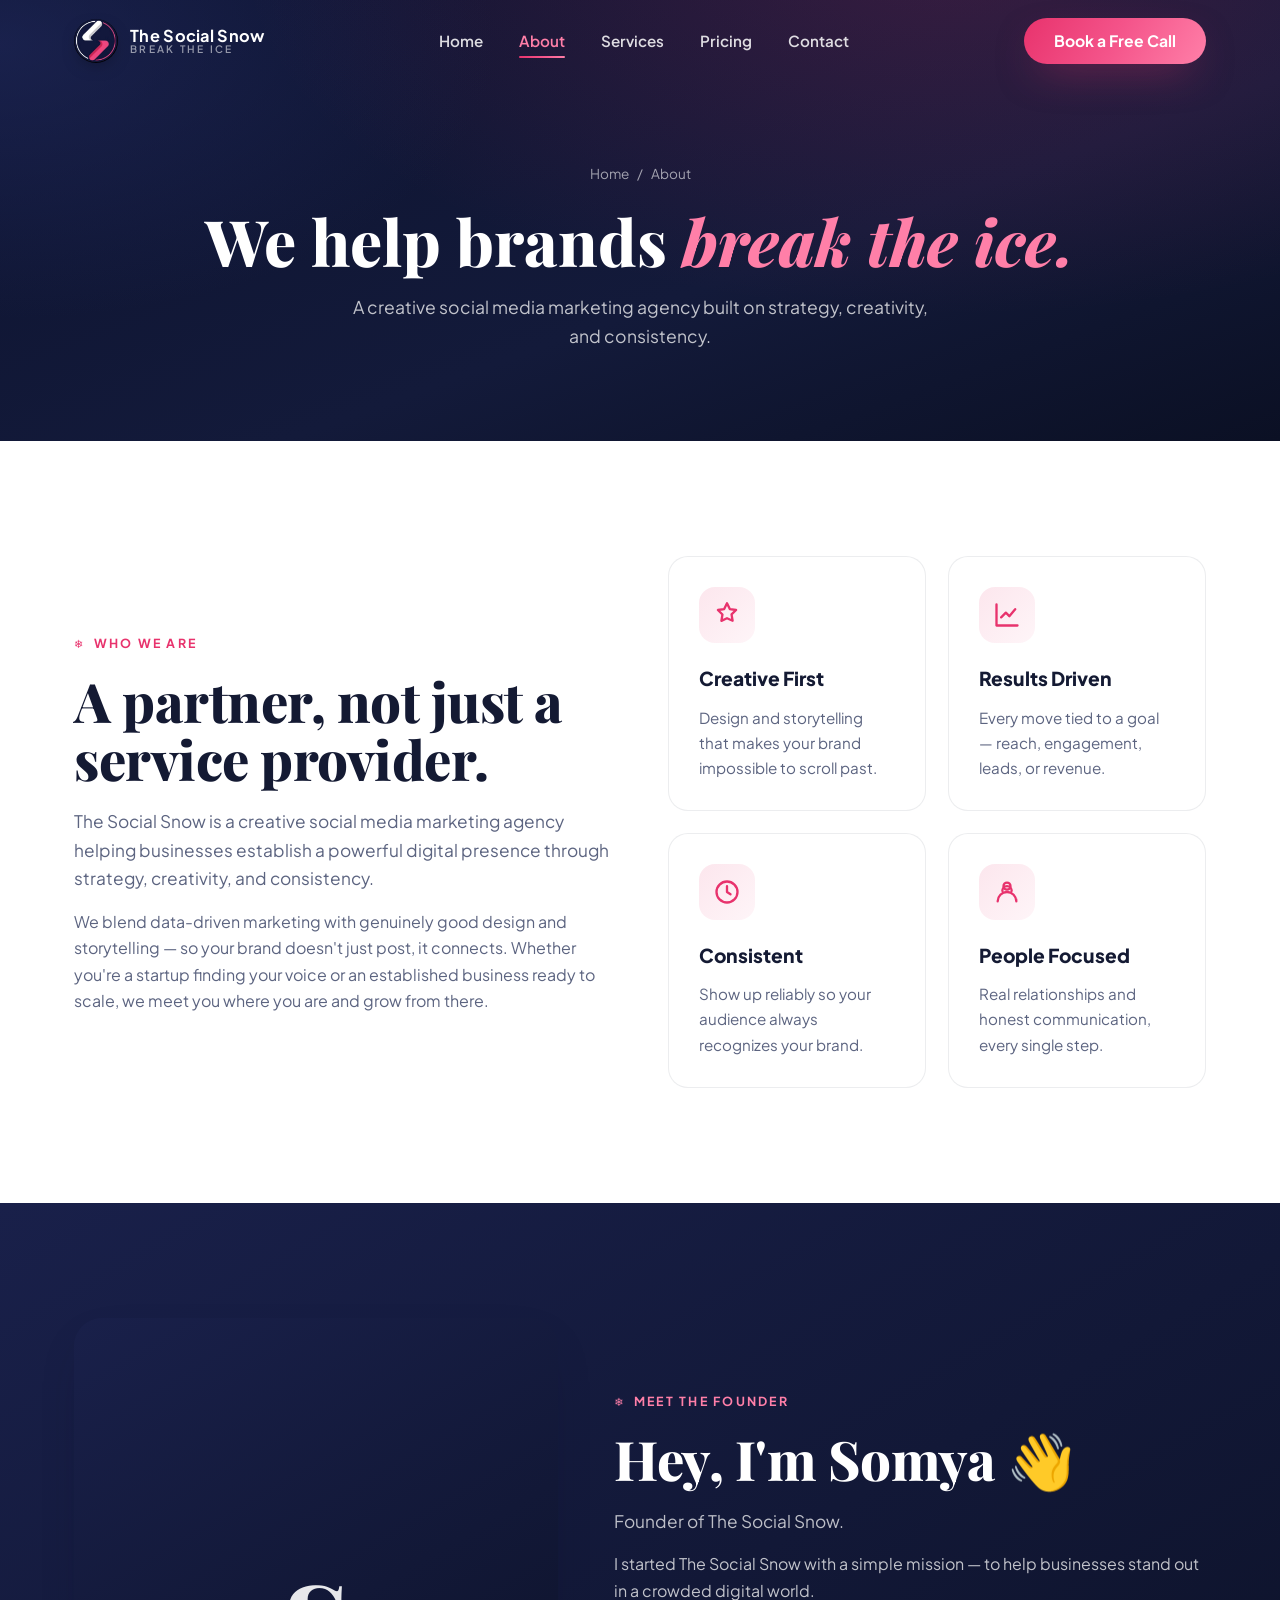
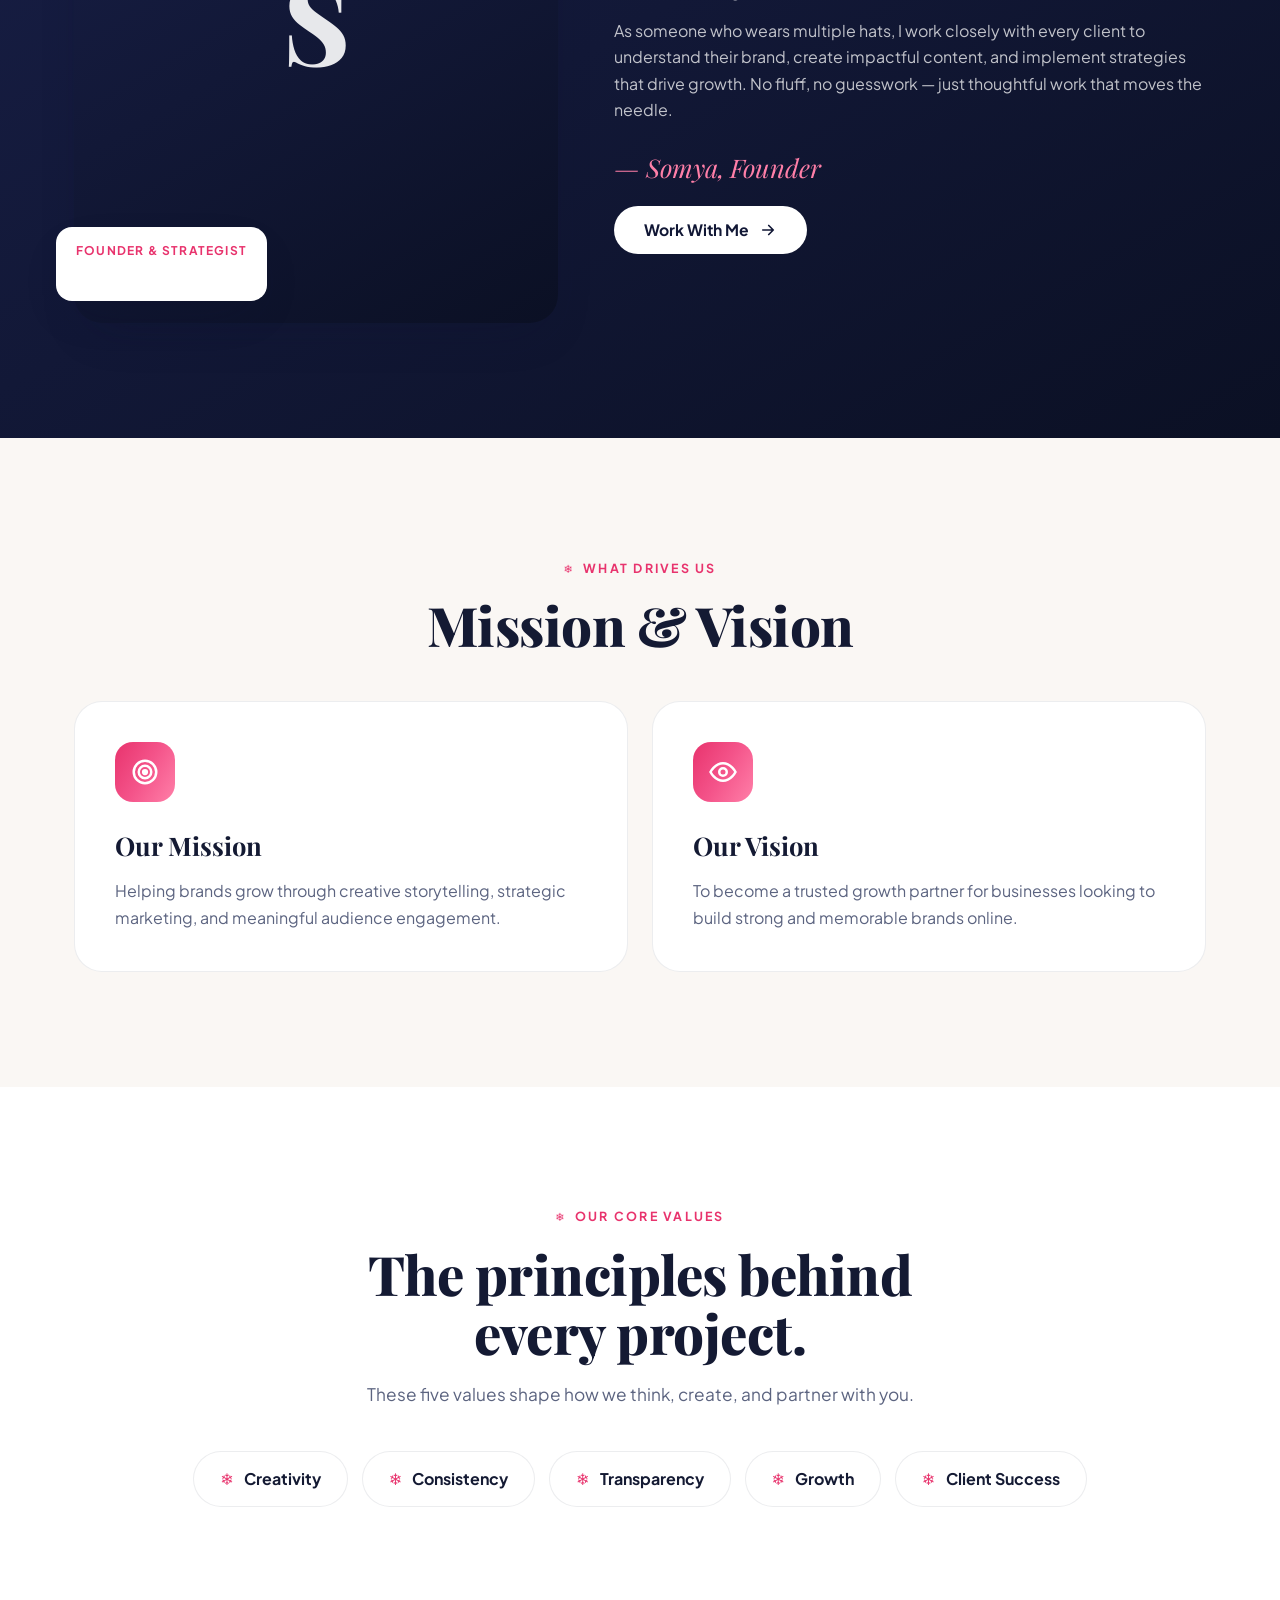
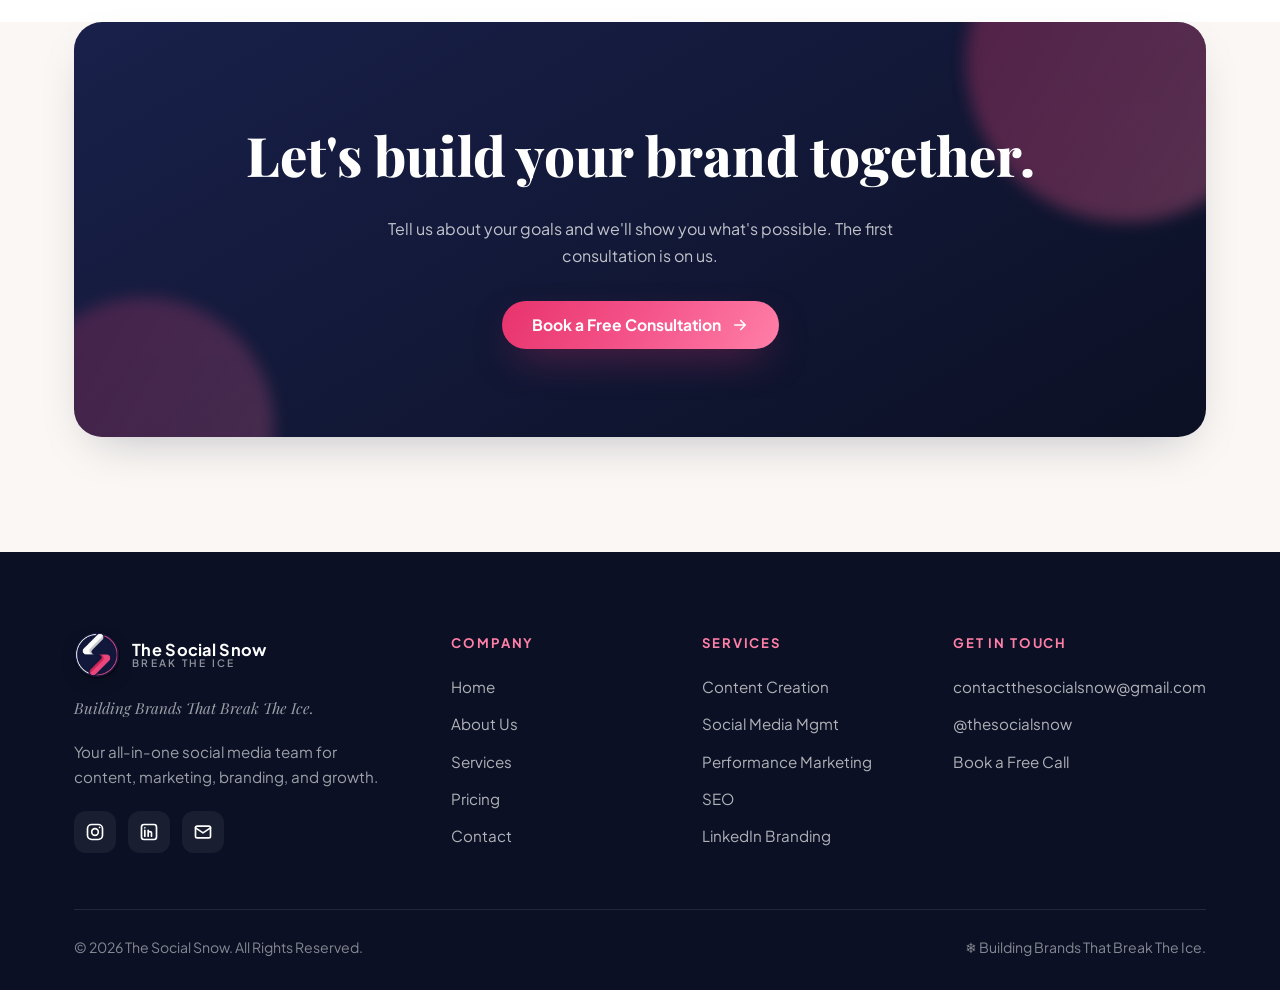
==== about.html @ f4bd72ce "Add initial HTML structure and CSS for The Social Snow website" ====
<!DOCTYPE html>
<html lang="en">
<head>
  <meta charset="UTF-8" />
  <meta name="viewport" content="width=device-width, initial-scale=1.0" />
  <title>About Us — The Social Snow</title>
  <meta name="description" content="The Social Snow is a creative social media marketing agency founded by Somya, helping businesses build a powerful digital presence through strategy, creativity, and consistency." />
  <link rel="icon" href="assets/images/logo.jpg" />
  <link rel="preconnect" href="https://fonts.googleapis.com" />
  <link rel="preconnect" href="https://fonts.gstatic.com" crossorigin />
  <link href="https://fonts.googleapis.com/css2?family=Playfair+Display:ital,wght@0,500;0,700;0,800;0,900;1,500;1,600&family=Plus+Jakarta+Sans:wght@400;500;600;700;800&display=swap" rel="stylesheet" />
  <link rel="stylesheet" href="assets/css/style.css" />
</head>
<body>
  <div class="scroll-progress"></div>

  <header class="nav">
    <div class="container nav__inner">
      <a href="index.html" class="brand">
        <img src="assets/images/logo.jpg" alt="The Social Snow logo" />
        <span class="brand__name"><b>The Social Snow</b><span>Break The Ice</span></span>
      </a>
      <nav class="nav-links" id="navLinks">
        <a href="index.html">Home</a>
        <a href="about.html" class="active">About</a>
        <a href="services.html">Services</a>
        <a href="plans.html">Pricing</a>
        <a href="contact.html">Contact</a>
        <a href="contact.html" class="btn btn-primary">Book a Call</a>
      </nav>
      <div class="nav__cta">
        <a href="contact.html" class="btn btn-primary">Book a Free Call</a>
        <button class="nav-toggle" id="navToggle" aria-label="Menu"><span></span></button>
      </div>
    </div>
  </header>

  <!-- ===== PAGE HERO ===== -->
  <section class="page-hero">
    <div class="container">
      <div class="crumbs reveal in"><a href="index.html">Home</a> <span>/</span> <span>About</span></div>
      <h1 class="reveal in" data-delay="1">We help brands <em style="font-style:italic;color:var(--pink-300)">break the ice.</em></h1>
      <p class="reveal in" data-delay="2">A creative social media marketing agency built on strategy, creativity, and consistency.</p>
    </div>
  </section>

  <!-- ===== WHO WE ARE ===== -->
  <section class="section bg-white">
    <div class="container split">
      <div class="reveal">
        <span class="eyebrow">Who We Are</span>
        <h2 class="section-title">A partner, not just a service provider.</h2>
        <p class="section-lead">
          The Social Snow is a creative social media marketing agency helping businesses establish
          a powerful digital presence through strategy, creativity, and consistency.
        </p>
        <p style="color:var(--muted);margin-top:16px">
          We blend data-driven marketing with genuinely good design and storytelling — so your brand
          doesn't just post, it connects. Whether you're a startup finding your voice or an established
          business ready to scale, we meet you where you are and grow from there.
        </p>
      </div>
      <div class="cards reveal" data-delay="1" style="grid-template-columns:1fr 1fr">
        <div class="card"><div class="card__icon"><svg viewBox="0 0 24 24" fill="none" stroke="currentColor" stroke-width="2"><path d="M12 2l2.4 4.9 5.4.8-3.9 3.8.9 5.4L12 14.8 7.2 17l.9-5.4L4.2 7.7l5.4-.8z" stroke-linejoin="round"/></svg></div><h3>Creative First</h3><p>Design and storytelling that makes your brand impossible to scroll past.</p></div>
        <div class="card"><div class="card__icon"><svg viewBox="0 0 24 24" fill="none" stroke="currentColor" stroke-width="2"><path d="M3 3v18h18M7 14l4-4 3 3 5-6" stroke-linecap="round" stroke-linejoin="round"/></svg></div><h3>Results Driven</h3><p>Every move tied to a goal — reach, engagement, leads, or revenue.</p></div>
        <div class="card"><div class="card__icon"><svg viewBox="0 0 24 24" fill="none" stroke="currentColor" stroke-width="2"><circle cx="12" cy="12" r="9"/><path d="M12 7v5l3 2" stroke-linecap="round" stroke-linejoin="round"/></svg></div><h3>Consistent</h3><p>Show up reliably so your audience always recognizes your brand.</p></div>
        <div class="card"><div class="card__icon"><svg viewBox="0 0 24 24" fill="none" stroke="currentColor" stroke-width="2"><path d="M16 11a4 4 0 1 0-8 0M4 20a8 8 0 0 1 16 0" stroke-linecap="round"/><circle cx="12" cy="7" r="3"/></svg></div><h3>People Focused</h3><p>Real relationships and honest communication, every single step.</p></div>
      </div>
    </div>
  </section>

  <!-- ===== MEET THE FOUNDER ===== -->
  <section class="section bg-navy">
    <div class="container founder">
      <div class="founder__photo reveal">
        <div class="deco"></div>
        <div class="frame"><span class="initials">S</span></div>
        <div class="tag"><span>Founder & Strategist</span>Somya</div>
      </div>
      <div class="reveal" data-delay="1">
        <span class="eyebrow">Meet The Founder</span>
        <h2 class="section-title">Hey, I'm Somya <span class="wave">👋</span></h2>
        <p class="section-lead">Founder of The Social Snow.</p>
        <p style="color:rgba(255,255,255,0.74);margin-top:16px">
          I started The Social Snow with a simple mission — to help businesses stand out in a crowded
          digital world.
        </p>
        <p style="color:rgba(255,255,255,0.74);margin-top:14px">
          As someone who wears multiple hats, I work closely with every client to understand their brand,
          create impactful content, and implement strategies that drive growth. No fluff, no guesswork —
          just thoughtful work that moves the needle.
        </p>
        <p class="signature" style="color:var(--pink-300)">— Somya, Founder</p>
        <a href="contact.html" class="btn btn-light" style="margin-top:18px">Work With Me
          <svg viewBox="0 0 24 24" fill="none" stroke="currentColor" stroke-width="2.2"><path d="M5 12h14M13 6l6 6-6 6" stroke-linecap="round" stroke-linejoin="round"/></svg>
        </a>
      </div>
    </div>
  </section>

  <!-- ===== MISSION / VISION ===== -->
  <section class="section bg-cream">
    <div class="container">
      <div class="text-center reveal" style="max-width:600px;margin-inline:auto">
        <span class="eyebrow">What Drives Us</span>
        <h2 class="section-title">Mission &amp; Vision</h2>
      </div>
      <div class="mv-grid reveal" data-delay="1" style="margin-top:46px">
        <div class="mv">
          <div class="mv__ic"><svg viewBox="0 0 24 24" fill="none" stroke="currentColor" stroke-width="2"><circle cx="12" cy="12" r="9"/><circle cx="12" cy="12" r="5"/><circle cx="12" cy="12" r="1.5" fill="currentColor"/></svg></div>
          <h3>Our Mission</h3>
          <p>Helping brands grow through creative storytelling, strategic marketing, and meaningful audience engagement.</p>
        </div>
        <div class="mv">
          <div class="mv__ic"><svg viewBox="0 0 24 24" fill="none" stroke="currentColor" stroke-width="2"><path d="M2 12s3.5-7 10-7 10 7 10 7-3.5 7-10 7S2 12 2 12z"/><circle cx="12" cy="12" r="3"/></svg></div>
          <h3>Our Vision</h3>
          <p>To become a trusted growth partner for businesses looking to build strong and memorable brands online.</p>
        </div>
      </div>
    </div>
  </section>

  <!-- ===== CORE VALUES ===== -->
  <section class="section bg-white">
    <div class="container text-center">
      <div class="reveal" style="max-width:600px;margin-inline:auto">
        <span class="eyebrow">Our Core Values</span>
        <h2 class="section-title">The principles behind every project.</h2>
        <p class="section-lead mx-auto text-center">These five values shape how we think, create, and partner with you.</p>
      </div>
      <div class="values-list reveal" data-delay="1" style="margin-top:42px">
        <span class="value-pill">Creativity</span>
        <span class="value-pill">Consistency</span>
        <span class="value-pill">Transparency</span>
        <span class="value-pill">Growth</span>
        <span class="value-pill">Client Success</span>
      </div>
    </div>
  </section>

  <!-- ===== CTA ===== -->
  <section class="section bg-cream" style="padding-top:0">
    <div class="container">
      <div class="cta-band reveal">
        <h2>Let's build your brand together.</h2>
        <p>Tell us about your goals and we'll show you what's possible. The first consultation is on us.</p>
        <a href="contact.html" class="btn btn-primary">Book a Free Consultation
          <svg viewBox="0 0 24 24" fill="none" stroke="currentColor" stroke-width="2.2"><path d="M5 12h14M13 6l6 6-6 6" stroke-linecap="round" stroke-linejoin="round"/></svg>
        </a>
      </div>
    </div>
  </section>

  <!-- ===== FOOTER ===== -->
  <footer class="footer">
    <div class="container">
      <div class="footer__grid">
        <div class="footer__about">
          <a href="index.html" class="brand">
            <img src="assets/images/logo.jpg" alt="The Social Snow logo" style="width:46px;height:46px;border-radius:50%" />
            <span class="brand__name"><b style="color:#fff">The Social Snow</b><span>Break The Ice</span></span>
          </a>
          <p class="footer__tag">Building Brands That Break The Ice.</p>
          <p>Your all-in-one social media team for content, marketing, branding, and growth.</p>
          <div class="socials">
            <a href="https://www.instagram.com/thesocialsnow" target="_blank" rel="noopener" aria-label="Instagram"><svg viewBox="0 0 24 24" fill="none" stroke="currentColor" stroke-width="2"><rect x="3" y="3" width="18" height="18" rx="5"/><circle cx="12" cy="12" r="4"/><circle cx="17.5" cy="6.5" r="1" fill="currentColor" stroke="none"/></svg></a>
            <a href="#" aria-label="LinkedIn"><svg viewBox="0 0 24 24" fill="none" stroke="currentColor" stroke-width="2"><rect x="3" y="3" width="18" height="18" rx="3"/><path d="M7 10v7M7 7v.01M11 17v-7M11 13c0-2 4-2 4 0v4" stroke-linecap="round" stroke-linejoin="round"/></svg></a>
            <a href="mailto:contactthesocialsnow@gmail.com" aria-label="Email"><svg viewBox="0 0 24 24" fill="none" stroke="currentColor" stroke-width="2"><rect x="3" y="5" width="18" height="14" rx="2"/><path d="M3 7l9 6 9-6" stroke-linecap="round" stroke-linejoin="round"/></svg></a>
          </div>
        </div>
        <div>
          <h4>Company</h4>
          <ul>
            <li><a href="index.html">Home</a></li>
            <li><a href="about.html">About Us</a></li>
            <li><a href="services.html">Services</a></li>
            <li><a href="plans.html">Pricing</a></li>
            <li><a href="contact.html">Contact</a></li>
          </ul>
        </div>
        <div>
          <h4>Services</h4>
          <ul>
            <li><a href="services.html">Content Creation</a></li>
            <li><a href="services.html">Social Media Mgmt</a></li>
            <li><a href="services.html">Performance Marketing</a></li>
            <li><a href="services.html">SEO</a></li>
            <li><a href="services.html">LinkedIn Branding</a></li>
          </ul>
        </div>
        <div>
          <h4>Get In Touch</h4>
          <ul>
            <li><a href="mailto:contactthesocialsnow@gmail.com">contactthesocialsnow@gmail.com</a></li>
            <li><a href="https://www.instagram.com/thesocialsnow" target="_blank" rel="noopener">@thesocialsnow</a></li>
            <li><a href="contact.html">Book a Free Call</a></li>
          </ul>
        </div>
      </div>
      <div class="footer__bottom">
        <span>© <span data-year>2026</span> The Social Snow. All Rights Reserved.</span>
        <span>❄️ Building Brands That Break The Ice.</span>
      </div>
    </div>
  </footer>

  <button class="to-top" aria-label="Back to top">
    <svg viewBox="0 0 24 24" width="20" height="20" fill="none" stroke="currentColor" stroke-width="2.4"><path d="M12 19V5M6 11l6-6 6 6" stroke-linecap="round" stroke-linejoin="round"/></svg>
  </button>

  <script src="assets/js/script.js"></script>
</body>
</html>
---- assets/css/style.css ----
/* ============================================================
   THE SOCIAL SNOW — Design System
   Building Brands That Break The Ice.
   ============================================================ */

/* ---------- Tokens ---------- */
:root {
  --navy-900: #0b1024;
  --navy-800: #111735;
  --navy-700: #19204a;
  --navy-600: #232c63;
  --pink-600: #d61f63;
  --pink-500: #e8336d;
  --pink-400: #f4548a;
  --pink-300: #ff7fa8;
  --cream: #faf7f4;
  --white: #ffffff;
  --ink: #141a33;
  --muted: #5c6480;
  --muted-light: #8a90a6;
  --line: rgba(20, 26, 51, 0.08);

  --grad-brand: linear-gradient(120deg, #e8336d 0%, #f4548a 50%, #ff7fa8 100%);
  --grad-navy: linear-gradient(150deg, #19204a 0%, #0b1024 100%);
  --grad-hero: radial-gradient(1200px 600px at 75% -10%, rgba(232, 51, 109, 0.18), transparent 60%),
               radial-gradient(900px 500px at 0% 10%, rgba(35, 44, 99, 0.55), transparent 55%),
               linear-gradient(160deg, #0d1330 0%, #131a3a 60%, #0b1024 100%);

  --font-display: "Playfair Display", Georgia, serif;
  --font-body: "Plus Jakarta Sans", "Segoe UI", system-ui, sans-serif;

  --radius-sm: 12px;
  --radius: 20px;
  --radius-lg: 28px;
  --radius-pill: 999px;
  --shadow-sm: 0 4px 16px rgba(15, 19, 48, 0.06);
  --shadow: 0 18px 50px -20px rgba(15, 19, 48, 0.28);
  --shadow-pink: 0 16px 40px -14px rgba(232, 51, 109, 0.5);
  --container: 1180px;
  --ease: cubic-bezier(0.22, 1, 0.36, 1);
}

/* ---------- Reset ---------- */
*, *::before, *::after { box-sizing: border-box; }
* { margin: 0; padding: 0; }
html { scroll-behavior: smooth; -webkit-text-size-adjust: 100%; }
body {
  font-family: var(--font-body);
  color: var(--ink);
  background: var(--cream);
  line-height: 1.65;
  font-size: 16px;
  overflow-x: hidden;
  -webkit-font-smoothing: antialiased;
}
img { max-width: 100%; display: block; }
a { color: inherit; text-decoration: none; }
ul { list-style: none; }
button { font-family: inherit; cursor: pointer; border: none; background: none; }
input, textarea, select { font-family: inherit; font-size: 1rem; }
::selection { background: var(--pink-400); color: #fff; }

/* ---------- Layout helpers ---------- */
.container { width: 100%; max-width: var(--container); margin-inline: auto; padding-inline: 24px; }
.section { padding: clamp(64px, 9vw, 130px) 0; position: relative; }
.section--tight { padding: clamp(48px, 6vw, 80px) 0; }
.bg-navy { background: var(--grad-navy); color: var(--white); }
.bg-cream { background: var(--cream); }
.bg-white { background: var(--white); }

.eyebrow {
  display: inline-flex; align-items: center; gap: 8px;
  font-size: 0.78rem; font-weight: 700; letter-spacing: 0.18em;
  text-transform: uppercase; color: var(--pink-500);
  margin-bottom: 18px;
}
.eyebrow::before { content: "\2744"; font-size: 0.9em; }
.bg-navy .eyebrow { color: var(--pink-300); }

.section-title {
  font-family: var(--font-display);
  font-weight: 800;
  line-height: 1.08;
  letter-spacing: -0.5px;
  font-size: clamp(2rem, 4.5vw, 3.4rem);
}
.section-lead {
  color: var(--muted);
  max-width: 620px;
  margin-top: 18px;
  font-size: 1.08rem;
}
.bg-navy .section-lead { color: rgba(255, 255, 255, 0.72); }
.text-center { text-align: center; }
.mx-auto { margin-inline: auto; }
.title-italic { font-style: italic; font-weight: 500; }
.text-pink { color: var(--pink-500); }
.bg-navy .text-pink { color: var(--pink-300); }
.text-grad {
  background: var(--grad-brand);
  -webkit-background-clip: text; background-clip: text; color: transparent;
}

/* ---------- Buttons ---------- */
.btn {
  display: inline-flex; align-items: center; justify-content: center; gap: 10px;
  font-weight: 700; font-size: 0.98rem;
  padding: 15px 30px; border-radius: var(--radius-pill);
  transition: transform .35s var(--ease), box-shadow .35s var(--ease), background .3s, color .3s;
  white-space: nowrap; line-height: 1;
}
.btn svg { width: 18px; height: 18px; transition: transform .35s var(--ease); }
.btn:hover svg { transform: translateX(4px); }
.btn-primary { background: var(--grad-brand); color: #fff; box-shadow: var(--shadow-pink); }
.btn-primary:hover { transform: translateY(-3px); box-shadow: 0 22px 48px -14px rgba(232, 51, 109, 0.62); }
.btn-dark { background: var(--navy-800); color: #fff; }
.btn-dark:hover { transform: translateY(-3px); box-shadow: var(--shadow); }
.btn-ghost {
  background: transparent; color: var(--ink);
  border: 1.5px solid rgba(20, 26, 51, 0.16);
}
.btn-ghost:hover { border-color: var(--pink-500); color: var(--pink-500); transform: translateY(-3px); }
.bg-navy .btn-ghost { color: #fff; border-color: rgba(255,255,255,0.22); }
.bg-navy .btn-ghost:hover { border-color: var(--pink-300); color: var(--pink-300); }
.btn-light { background: #fff; color: var(--navy-800); }
.btn-light:hover { transform: translateY(-3px); box-shadow: 0 18px 40px -16px rgba(0,0,0,0.4); }
.btn-block { width: 100%; }

/* ---------- Navbar ---------- */
.nav {
  position: fixed; inset: 0 0 auto 0; z-index: 100;
  transition: background .4s, box-shadow .4s, padding .4s;
  padding: 18px 0;
}
.nav.scrolled {
  background: rgba(250, 247, 244, 0.82);
  backdrop-filter: saturate(160%) blur(14px);
  -webkit-backdrop-filter: saturate(160%) blur(14px);
  box-shadow: 0 1px 0 var(--line);
  padding: 12px 0;
}
.nav__inner { display: flex; align-items: center; justify-content: space-between; gap: 24px; }
.brand { display: flex; align-items: center; gap: 12px; font-weight: 800; }
.brand img { width: 44px; height: 44px; border-radius: 50%; box-shadow: 0 6px 18px -8px rgba(0,0,0,.5); }
.brand__name { display: flex; flex-direction: column; line-height: 1.05; }
.brand__name b { font-size: 1.02rem; letter-spacing: 0.3px; color: #fff; transition: color .4s; }
.brand__name span { font-size: 0.64rem; letter-spacing: 0.22em; text-transform: uppercase; color: rgba(255,255,255,0.55); font-weight: 600; transition: color .4s; }
.nav.scrolled .brand__name b { color: var(--ink); }
.nav.scrolled .brand__name span { color: var(--muted-light); }
.nav-links { display: flex; align-items: center; gap: 4px; }
.nav-links a {
  position: relative; padding: 9px 16px; font-weight: 600; font-size: 0.95rem;
  color: rgba(255,255,255,0.85); border-radius: var(--radius-pill); transition: color .25s;
}
.nav.scrolled .nav-links a { color: var(--ink); }
/* the in-menu CTA button is mobile-only; hide on desktop */
.nav-links > .btn { display: none; }
.nav-links a::after {
  content: ""; position: absolute; left: 16px; right: 16px; bottom: 4px; height: 2px;
  background: var(--grad-brand); border-radius: 2px;
  transform: scaleX(0); transform-origin: left; transition: transform .3s var(--ease);
}
.nav-links a:hover { color: var(--pink-300); }
.nav-links a:hover::after, .nav-links a.active::after { transform: scaleX(1); }
.nav-links a.active { color: var(--pink-300); }
.nav.scrolled .nav-links a:hover, .nav.scrolled .nav-links a.active { color: var(--pink-500); }
.nav__cta { display: flex; align-items: center; gap: 10px; }
.nav-toggle { display: none; position: relative; z-index: 120; width: 44px; height: 44px; border-radius: 12px; align-items: center; justify-content: center; }
.nav-toggle span { width: 22px; height: 2px; background: #fff; position: relative; transition: .3s; }
.nav-toggle span::before, .nav-toggle span::after { content: ""; position: absolute; left: 0; width: 22px; height: 2px; background: #fff; transition: .3s; }
.nav-toggle span::before { top: -7px; } .nav-toggle span::after { top: 7px; }
/* scrolled state: dark bars over the cream navbar */
.nav.scrolled .nav-toggle span,
.nav.scrolled .nav-toggle span::before,
.nav.scrolled .nav-toggle span::after { background: var(--ink); }
/* open state (✕): hide middle bar, dark diagonal bars on the cream drawer.
   Listed after — and made specific enough — to win over the scrolled rules. */
.nav .nav-toggle.open span,
.nav.scrolled .nav-toggle.open span { background: transparent; }
.nav .nav-toggle.open span::before,
.nav .nav-toggle.open span::after,
.nav.scrolled .nav-toggle.open span::before,
.nav.scrolled .nav-toggle.open span::after { background: var(--ink); }
.nav-toggle.open span::before { top: 0; transform: rotate(45deg); }
.nav-toggle.open span::after { top: 0; transform: rotate(-45deg); }

/* ---------- Hero ---------- */
.hero {
  position: relative; min-height: 100svh; display: flex;
  flex-direction: column; justify-content: center;
  background: var(--grad-hero); color: #fff; overflow: hidden;
  padding: 150px 0 70px;
}
.hero > .container { width: 100%; }
.hero__grid { display: grid; grid-template-columns: 1.15fr 0.85fr; gap: 50px; align-items: center; }
.hero__badge {
  display: inline-flex; align-items: center; gap: 10px;
  padding: 8px 16px 8px 8px; border-radius: var(--radius-pill);
  background: rgba(255,255,255,0.06); border: 1px solid rgba(255,255,255,0.12);
  font-size: 0.82rem; font-weight: 600; letter-spacing: 0.02em; margin-bottom: 26px;
}
.hero__badge b { background: var(--grad-brand); padding: 4px 12px; border-radius: var(--radius-pill); font-weight: 700; }
.hero h1 {
  font-family: var(--font-display); font-weight: 800;
  font-size: clamp(2.7rem, 6vw, 4.6rem); line-height: 1.02; letter-spacing: -1px;
}
.hero h1 em { font-style: italic; color: var(--pink-300); font-weight: 600; }
.hero__sub { margin-top: 24px; font-size: 1.15rem; color: rgba(255,255,255,0.76); max-width: 540px; }
.hero__cta { display: flex; flex-wrap: wrap; gap: 14px; margin-top: 36px; }
.hero__stats { display: flex; gap: 36px; margin-top: 48px; flex-wrap: wrap; }
.hero__stats .num { font-family: var(--font-display); font-size: 2.1rem; font-weight: 800; }
.hero__stats .lbl { font-size: 0.82rem; color: rgba(255,255,255,0.6); letter-spacing: 0.04em; }

.hero__visual { position: relative; aspect-ratio: 1; display: grid; place-items: center; }
.orb {
  position: absolute; width: 78%; aspect-ratio: 1; border-radius: 50%;
  background: var(--grad-brand); filter: blur(8px); opacity: 0.32;
  animation: float 7s ease-in-out infinite;
}
.hero-logo {
  width: 60%; border-radius: 50%; position: relative; z-index: 2;
  box-shadow: 0 40px 90px -30px rgba(232,51,109,0.7), 0 0 0 1px rgba(255,255,255,0.06);
  animation: float 6s ease-in-out infinite;
}
.float-card {
  position: absolute; z-index: 3; background: rgba(255,255,255,0.95); color: var(--ink);
  padding: 12px 16px; border-radius: 14px; box-shadow: var(--shadow);
  display: flex; align-items: center; gap: 10px; font-weight: 700; font-size: 0.86rem;
  backdrop-filter: blur(6px);
}
.float-card i { width: 34px; height: 34px; border-radius: 10px; display: grid; place-items: center; background: var(--grad-brand); color: #fff; font-style: normal; }
.float-card.fc-1 { top: 8%; left: -4%; animation: float 5s ease-in-out infinite; }
.float-card.fc-2 { bottom: 14%; right: -6%; animation: float 6.5s ease-in-out infinite 0.5s; }
.float-card.fc-3 { bottom: 0%; left: 6%; animation: float 5.8s ease-in-out infinite 0.3s; }

@keyframes float { 0%,100% { transform: translateY(0); } 50% { transform: translateY(-16px); } }

.hero__marquee { margin-top: 70px; border-top: 1px solid rgba(255,255,255,0.1); padding-top: 28px; }

/* ---------- Marquee ---------- */
.marquee { overflow: hidden; -webkit-mask: linear-gradient(90deg, transparent, #000 8%, #000 92%, transparent); mask: linear-gradient(90deg, transparent, #000 8%, #000 92%, transparent); }
.marquee__track { display: flex; gap: 56px; width: max-content; animation: scroll-x 26s linear infinite; }
.marquee:hover .marquee__track { animation-play-state: paused; }
.marquee__track span { font-family: var(--font-display); font-style: italic; font-size: 1.35rem; opacity: 0.55; white-space: nowrap; display: inline-flex; align-items: center; gap: 56px; }
.marquee__track span::after { content: "\2744"; font-style: normal; color: var(--pink-300); }
@keyframes scroll-x { to { transform: translateX(-50%); } }

/* ---------- About preview ---------- */
.founder { display: grid; grid-template-columns: 0.9fr 1.1fr; gap: 56px; align-items: center; }
.founder__photo { position: relative; }
.founder__photo .frame {
  aspect-ratio: 4/5; border-radius: var(--radius-lg); overflow: hidden; position: relative;
  background: var(--grad-navy); box-shadow: var(--shadow);
  display: grid; place-items: center;
}
.founder__photo .frame .initials { font-family: var(--font-display); font-size: 7rem; color: #fff; font-weight: 800; opacity: 0.9; }
.founder__photo .tag {
  position: absolute; bottom: 22px; left: -18px; background: #fff; padding: 14px 20px;
  border-radius: 16px; box-shadow: var(--shadow); font-weight: 700;
}
.founder__photo .tag span { display: block; font-size: 0.75rem; color: var(--pink-500); font-weight: 700; letter-spacing: 0.1em; text-transform: uppercase; }
.founder__photo .deco { position: absolute; inset: -18px auto auto -18px; width: 90px; height: 90px; border-radius: 20px; background: var(--grad-brand); z-index: -1; opacity: .8; }
.wave { display: inline-block; animation: wave 2.4s ease-in-out infinite; transform-origin: 70% 70%; }
@keyframes wave { 0%,60%,100%{transform:rotate(0)} 10%{transform:rotate(14deg)} 20%{transform:rotate(-8deg)} 30%{transform:rotate(14deg)} 40%{transform:rotate(-4deg)} 50%{transform:rotate(10deg)} }
.signature { font-family: var(--font-display); font-style: italic; font-size: 1.6rem; margin-top: 22px; color: var(--pink-500); }

/* ---------- Services grid ---------- */
.cards { display: grid; grid-template-columns: repeat(auto-fit, minmax(270px, 1fr)); gap: 22px; }
.card {
  background: #fff; border: 1px solid var(--line); border-radius: var(--radius);
  padding: 30px; transition: transform .4s var(--ease), box-shadow .4s var(--ease), border-color .3s;
  position: relative; overflow: hidden;
}
.card::before { content: ""; position: absolute; inset: 0 0 auto 0; height: 3px; background: var(--grad-brand); transform: scaleX(0); transform-origin: left; transition: transform .4s var(--ease); }
.card:hover { transform: translateY(-8px); box-shadow: var(--shadow); border-color: transparent; }
.card:hover::before { transform: scaleX(1); }
.card__icon {
  width: 56px; height: 56px; border-radius: 16px; display: grid; place-items: center;
  background: linear-gradient(135deg, rgba(232,51,109,0.12), rgba(244,84,138,0.06));
  color: var(--pink-500); margin-bottom: 20px; transition: .4s var(--ease);
}
.card:hover .card__icon { background: var(--grad-brand); color: #fff; transform: rotate(-6deg) scale(1.05); }
.card__icon svg { width: 28px; height: 28px; }
.card h3 { font-size: 1.2rem; font-weight: 800; margin-bottom: 10px; }
.card p { color: var(--muted); font-size: 0.95rem; }
.card__list { margin-top: 16px; display: flex; flex-direction: column; gap: 8px; }
.card__list li { display: flex; gap: 10px; font-size: 0.9rem; color: var(--muted); align-items: flex-start; }
.card__list li::before { content: ""; flex: none; width: 8px; height: 8px; margin-top: 7px; border-radius: 50%; background: var(--grad-brand); }
.card__link { margin-top: 18px; display: inline-flex; align-items: center; gap: 8px; font-weight: 700; font-size: 0.9rem; color: var(--pink-500); }
.card__link svg { width: 16px; height: 16px; transition: transform .3s var(--ease); }
.card:hover .card__link svg { transform: translateX(4px); }

/* Services chips (overview) */
.chips { display: flex; flex-wrap: wrap; gap: 14px; }
.chip {
  display: inline-flex; align-items: center; gap: 12px;
  background: var(--navy-800); color: #fff; padding: 14px 22px 14px 14px;
  border-radius: var(--radius-pill); font-weight: 600; font-size: 0.98rem;
  transition: transform .35s var(--ease), background .3s; cursor: default;
}
.chip i { width: 34px; height: 34px; border-radius: 50%; background: #fff; color: var(--navy-800); display: grid; place-items: center; font-style: normal; }
.chip i svg { width: 18px; height: 18px; }
.chip:hover { transform: translateY(-4px) scale(1.02); background: var(--pink-500); }

/* ---------- Why choose / feature cards ---------- */
.feature {
  padding: 30px; border-radius: var(--radius); background: rgba(255,255,255,0.04);
  border: 1px solid rgba(255,255,255,0.08); transition: .4s var(--ease);
}
.feature:hover { background: rgba(255,255,255,0.07); transform: translateY(-6px); }
.feature .spark { font-size: 1.6rem; display: block; margin-bottom: 16px; }
.feature h3 { font-size: 1.2rem; margin-bottom: 8px; }
.feature p { color: rgba(255,255,255,0.66); font-size: 0.95rem; }
.feature .idx { font-family: var(--font-display); font-size: 0.9rem; color: var(--pink-300); font-weight: 700; letter-spacing: .1em; }

/* ---------- Stats band ---------- */
.statband { display: grid; grid-template-columns: repeat(4, 1fr); gap: 24px; text-align: center; }
.statband .num { font-family: var(--font-display); font-size: clamp(2.2rem, 5vw, 3.4rem); font-weight: 800; }
.statband .lbl { color: var(--muted); font-weight: 600; font-size: 0.92rem; }
.bg-navy .statband .lbl { color: rgba(255,255,255,0.65); }

/* ---------- Testimonials ---------- */
.testi-grid { display: grid; grid-template-columns: repeat(auto-fit, minmax(300px, 1fr)); gap: 22px; }
.testi {
  background: #fff; border-radius: var(--radius); padding: 32px; border: 1px solid var(--line);
  display: flex; flex-direction: column; gap: 18px; transition: .4s var(--ease);
}
.testi:hover { transform: translateY(-6px); box-shadow: var(--shadow); }
.testi .stars { color: #ffb73d; letter-spacing: 2px; }
.testi p { font-size: 1.02rem; color: var(--ink); }
.testi .who { display: flex; align-items: center; gap: 12px; margin-top: auto; }
.testi .av { width: 46px; height: 46px; border-radius: 50%; background: var(--grad-brand); color: #fff; display: grid; place-items: center; font-weight: 800; }
.testi .who b { display: block; font-size: 0.95rem; }
.testi .who span { font-size: 0.82rem; color: var(--muted); }
.quote-mark { font-family: var(--font-display); font-size: 3rem; line-height: 0.6; color: var(--pink-400); }

/* ---------- Pricing ---------- */
.price-grid { display: grid; grid-template-columns: repeat(3, 1fr); gap: 24px; align-items: stretch; }
.plan {
  background: #fff; border: 1px solid var(--line); border-radius: var(--radius-lg);
  padding: 36px 30px; display: flex; flex-direction: column; position: relative;
  transition: transform .4s var(--ease), box-shadow .4s var(--ease);
}
.plan:hover { transform: translateY(-8px); box-shadow: var(--shadow); }
.plan--featured { background: var(--grad-navy); color: #fff; border: none; box-shadow: var(--shadow); }
.plan__badge { position: absolute; top: -14px; left: 50%; transform: translateX(-50%); background: var(--grad-brand); color: #fff; padding: 7px 18px; border-radius: var(--radius-pill); font-size: 0.74rem; font-weight: 800; letter-spacing: 0.1em; text-transform: uppercase; box-shadow: var(--shadow-pink); white-space: nowrap; }
.plan h3 { font-size: 1.3rem; font-weight: 800; }
.plan .desc { color: var(--muted); font-size: 0.92rem; margin-top: 6px; min-height: 42px; }
.plan--featured .desc { color: rgba(255,255,255,0.7); }
.plan .price { font-family: var(--font-display); font-size: 2.6rem; font-weight: 800; margin: 18px 0 4px; }
.plan .price small { font-family: var(--font-body); font-size: 0.9rem; color: var(--muted); font-weight: 600; }
.plan--featured .price small { color: rgba(255,255,255,0.6); }
.plan .feat { display: flex; flex-direction: column; gap: 13px; margin: 24px 0 28px; border-top: 1px solid var(--line); padding-top: 24px; }
.plan--featured .feat { border-color: rgba(255,255,255,0.14); }
.plan .feat li { display: flex; gap: 12px; align-items: flex-start; font-size: 0.94rem; }
.plan .feat li svg { flex: none; width: 20px; height: 20px; color: var(--pink-500); margin-top: 1px; }
.plan--featured .feat li svg { color: var(--pink-300); }
.plan .btn { margin-top: auto; }

.custom-quote {
  margin-top: 36px; background: var(--grad-brand); color: #fff; border-radius: var(--radius-lg);
  padding: 44px; display: flex; align-items: center; justify-content: space-between; gap: 30px; flex-wrap: wrap;
  box-shadow: var(--shadow-pink); position: relative; overflow: hidden;
}
.custom-quote h3 { font-family: var(--font-display); font-size: clamp(1.5rem, 3vw, 2.1rem); }
.custom-quote p { color: rgba(255,255,255,0.85); margin-top: 6px; max-width: 540px; }

/* ---------- Process / timeline ---------- */
.steps { display: grid; grid-template-columns: repeat(4, 1fr); gap: 22px; }
.step { position: relative; padding-top: 22px; }
.step__n { font-family: var(--font-display); font-size: 1rem; font-weight: 800; width: 44px; height: 44px; border-radius: 50%; display: grid; place-items: center; background: var(--grad-brand); color: #fff; margin-bottom: 18px; }
.step h3 { font-size: 1.12rem; margin-bottom: 8px; }
.step p { color: var(--muted); font-size: 0.92rem; }
.bg-navy .step p { color: rgba(255,255,255,0.65); }

/* ---------- CTA band ---------- */
.cta-band {
  position: relative; overflow: hidden; border-radius: var(--radius-lg);
  background: var(--grad-navy); color: #fff; padding: clamp(48px, 7vw, 88px);
  text-align: center; box-shadow: var(--shadow);
}
.cta-band::before, .cta-band::after { content: ""; position: absolute; border-radius: 50%; filter: blur(8px); opacity: 0.3; background: var(--grad-brand); }
.cta-band::before { width: 320px; height: 320px; top: -120px; right: -80px; }
.cta-band::after { width: 260px; height: 260px; bottom: -120px; left: -60px; opacity: 0.22; }
.cta-band h2 { font-family: var(--font-display); font-size: clamp(2rem, 5vw, 3.4rem); font-weight: 800; position: relative; }
.cta-band p { color: rgba(255,255,255,0.74); margin: 16px auto 32px; max-width: 560px; position: relative; }
.cta-band .btn { position: relative; }

/* ---------- Contact ---------- */
.contact-grid { display: grid; grid-template-columns: 1fr 1fr; gap: 48px; align-items: start; }
.contact-info { display: flex; flex-direction: column; gap: 16px; }
.contact-card { display: flex; gap: 16px; align-items: center; padding: 20px; background: #fff; border: 1px solid var(--line); border-radius: var(--radius); transition: .35s var(--ease); }
.contact-card:hover { transform: translateX(6px); box-shadow: var(--shadow-sm); border-color: transparent; }
.contact-card .ic { flex: none; width: 50px; height: 50px; border-radius: 14px; background: linear-gradient(135deg, rgba(232,51,109,0.12), rgba(244,84,138,0.05)); color: var(--pink-500); display: grid; place-items: center; }
.contact-card .ic svg { width: 24px; height: 24px; }
.contact-card b { display: block; font-size: 0.78rem; text-transform: uppercase; letter-spacing: 0.1em; color: var(--muted-light); }
.contact-card span { font-weight: 700; }

.form-card { background: #fff; border: 1px solid var(--line); border-radius: var(--radius-lg); padding: clamp(28px, 4vw, 44px); box-shadow: var(--shadow-sm); }
.field { margin-bottom: 18px; }
.field label { display: block; font-weight: 600; font-size: 0.88rem; margin-bottom: 8px; }
.field input, .field select, .field textarea {
  width: 100%; padding: 14px 16px; border: 1.5px solid var(--line); border-radius: 12px;
  background: var(--cream); color: var(--ink); transition: border-color .25s, box-shadow .25s, background .25s;
}
.field input:focus, .field select:focus, .field textarea:focus {
  outline: none; border-color: var(--pink-500); background: #fff;
  box-shadow: 0 0 0 4px rgba(232, 51, 109, 0.1);
}
.field textarea { min-height: 130px; resize: vertical; }
.field-row { display: grid; grid-template-columns: 1fr 1fr; gap: 16px; }
.form-note { font-size: 0.82rem; color: var(--muted); margin-top: 12px; text-align: center; }
.form-success { display: none; padding: 16px; border-radius: 12px; background: rgba(46, 196, 132, 0.12); color: #1c8a5b; font-weight: 600; text-align: center; margin-bottom: 18px; }
.form-success.show { display: block; }

/* ---------- Page hero (inner pages) ---------- */
.page-hero { background: var(--grad-hero); color: #fff; padding: 160px 0 90px; text-align: center; position: relative; overflow: hidden; }
.page-hero h1 { font-family: var(--font-display); font-weight: 800; font-size: clamp(2.4rem, 6vw, 4rem); line-height: 1.05; }
.page-hero p { color: rgba(255,255,255,0.74); max-width: 600px; margin: 18px auto 0; font-size: 1.1rem; }
.crumbs { display: inline-flex; gap: 8px; align-items: center; font-size: 0.85rem; color: rgba(255,255,255,0.6); margin-bottom: 22px; }
.crumbs a:hover { color: var(--pink-300); }

/* ---------- Values / mission ---------- */
.mv-grid { display: grid; grid-template-columns: 1fr 1fr; gap: 24px; }
.mv {
  padding: 40px; border-radius: var(--radius-lg); background: #fff; border: 1px solid var(--line);
  position: relative; overflow: hidden; transition: .4s var(--ease);
}
.mv:hover { transform: translateY(-6px); box-shadow: var(--shadow); }
.mv__ic { width: 60px; height: 60px; border-radius: 18px; background: var(--grad-brand); color: #fff; display: grid; place-items: center; margin-bottom: 22px; }
.mv__ic svg { width: 30px; height: 30px; }
.mv h3 { font-family: var(--font-display); font-size: 1.6rem; margin-bottom: 12px; }
.mv p { color: var(--muted); }
.values-list { display: flex; flex-wrap: wrap; gap: 14px; justify-content: center; }
.value-pill { padding: 14px 26px; border-radius: var(--radius-pill); background: #fff; border: 1.5px solid var(--line); font-weight: 700; transition: .35s var(--ease); display: inline-flex; align-items: center; gap: 10px; }
.value-pill::before { content: "\2744"; color: var(--pink-500); }
.value-pill:hover { background: var(--navy-800); color: #fff; transform: translateY(-4px); border-color: transparent; }
.value-pill:hover::before { color: var(--pink-300); }

/* ---------- Footer ---------- */
.footer { background: var(--navy-900); color: #fff; padding: 80px 0 30px; position: relative; }
.footer__grid { display: grid; grid-template-columns: 1.6fr 1fr 1fr 1.2fr; gap: 40px; }
.footer .brand__name b { color: #fff; }
.footer__about p { color: rgba(255,255,255,0.6); margin-top: 18px; max-width: 320px; font-size: 0.95rem; }
.footer__tag { font-family: var(--font-display); font-style: italic; color: var(--pink-300); margin-top: 14px; font-size: 1.05rem; }
.footer h4 { font-size: 0.82rem; letter-spacing: 0.14em; text-transform: uppercase; color: var(--pink-300); margin-bottom: 20px; }
.footer ul { display: flex; flex-direction: column; gap: 11px; }
.footer ul a { color: rgba(255,255,255,0.68); font-size: 0.95rem; transition: color .25s, padding .25s; }
.footer ul a:hover { color: #fff; padding-left: 6px; }
.socials { display: flex; gap: 12px; margin-top: 22px; }
.socials a { width: 42px; height: 42px; border-radius: 12px; background: rgba(255,255,255,0.06); display: grid; place-items: center; transition: .3s var(--ease); }
.socials a:hover { background: var(--grad-brand); transform: translateY(-4px); }
.socials a svg { width: 20px; height: 20px; }
.footer__bottom { margin-top: 56px; padding-top: 26px; border-top: 1px solid rgba(255,255,255,0.1); display: flex; justify-content: space-between; gap: 16px; flex-wrap: wrap; color: rgba(255,255,255,0.5); font-size: 0.88rem; }

/* ---------- Reveal animation ---------- */
.reveal { opacity: 0; transform: translateY(30px); transition: opacity .8s var(--ease), transform .8s var(--ease); }
.reveal.in { opacity: 1; transform: none; }
.reveal[data-delay="1"] { transition-delay: .08s; }
.reveal[data-delay="2"] { transition-delay: .16s; }
.reveal[data-delay="3"] { transition-delay: .24s; }
.reveal[data-delay="4"] { transition-delay: .32s; }

/* Scroll progress */
.scroll-progress { position: fixed; top: 0; left: 0; height: 3px; width: 0; background: var(--grad-brand); z-index: 200; transition: width .1s linear; }

/* Back to top */
.to-top { position: fixed; right: 24px; bottom: 24px; width: 50px; height: 50px; border-radius: 50%; background: var(--navy-800); color: #fff; display: grid; place-items: center; box-shadow: var(--shadow); opacity: 0; pointer-events: none; transform: translateY(20px); transition: .4s var(--ease); z-index: 90; }
.to-top.show { opacity: 1; pointer-events: auto; transform: none; }
.to-top:hover { background: var(--pink-500); }

.split { display: grid; grid-template-columns: 1fr 1fr; gap: 56px; align-items: center; }

/* ---------- Responsive ---------- */
@media (max-width: 980px) {
  .hero__grid { grid-template-columns: 1fr; gap: 40px; }
  .hero__visual { max-width: 420px; margin: 0 auto; }
  .founder, .contact-grid, .split, .mv-grid { grid-template-columns: 1fr; gap: 36px; }
  .price-grid { grid-template-columns: 1fr; max-width: 440px; margin-inline: auto; }
  .statband { grid-template-columns: repeat(2, 1fr); gap: 30px 20px; }
  .steps { grid-template-columns: repeat(2, 1fr); }
  .footer__grid { grid-template-columns: 1fr 1fr; gap: 32px; }
  .footer__about { grid-column: 1 / -1; }
}
@media (max-width: 760px) {
  .nav__cta .btn:not(.nav-toggle) { display: none; }
  .nav-toggle { display: flex; }
  .nav-links {
    position: fixed; top: 0; right: 0; left: auto; bottom: auto;
    height: 100vh; height: 100dvh; width: min(82vw, 340px);
    background: var(--cream); flex-direction: column; align-items: stretch;
    padding: 100px 24px 40px; gap: 6px; transform: translateX(100%);
    transition: transform .4s var(--ease); box-shadow: -20px 0 60px -20px rgba(0,0,0,0.3);
    overflow-y: auto; z-index: 110;
  }
  .nav-links.open { transform: none; }
  .nav-links a { padding: 14px 16px; font-size: 1.05rem; border-radius: 12px; color: var(--ink); }
  .nav-links a.active { color: var(--pink-500); }
  .nav-links a::after { display: none; }
  .nav-links > .btn { display: inline-flex; margin-top: 12px; color: #fff; }
  .field-row { grid-template-columns: 1fr; }
  .hero { padding: 120px 0 60px; }
  .page-hero { padding: 116px 0 60px; }
  .hero__marquee { margin-top: 44px; padding-top: 22px; }
  .hero__visual { max-width: 360px; }
  .float-card { font-size: 0.78rem; padding: 10px 13px; }
  .float-card i { width: 30px; height: 30px; }
  .float-card.fc-1 { left: 0; }
  .float-card.fc-2 { right: 0; }
  .cta-band, .custom-quote { padding-left: 28px; padding-right: 28px; }
}
@media (max-width: 560px) {
  .statband, .footer__grid { grid-template-columns: 1fr; }
  .footer__grid { gap: 30px; }
  .steps { grid-template-columns: 1fr; }
  .hero__stats { gap: 20px 28px; }
  .hero__cta { gap: 12px; }
  .hero__cta .btn { flex: 1 1 auto; }
  .custom-quote { flex-direction: column; text-align: center; align-items: stretch; }
  .custom-quote .btn, .cta-band .btn { width: 100%; }
  .footer__bottom { flex-direction: column; gap: 8px; }
}
@media (max-width: 400px) {
  .container { padding-inline: 18px; }
  .hero h1 { font-size: 2.4rem; }
  .hero__visual { max-width: 280px; }
  .float-card { font-size: 0.72rem; }
  .brand__name span { display: none; }
  .testi, .card, .plan, .mv, .feature { padding: 24px; }
}

@media (prefers-reduced-motion: reduce) {
  *, *::before, *::after { animation-duration: .001ms !important; animation-iteration-count: 1 !important; transition-duration: .001ms !important; scroll-behavior: auto; }
  .reveal { opacity: 1; transform: none; }
}
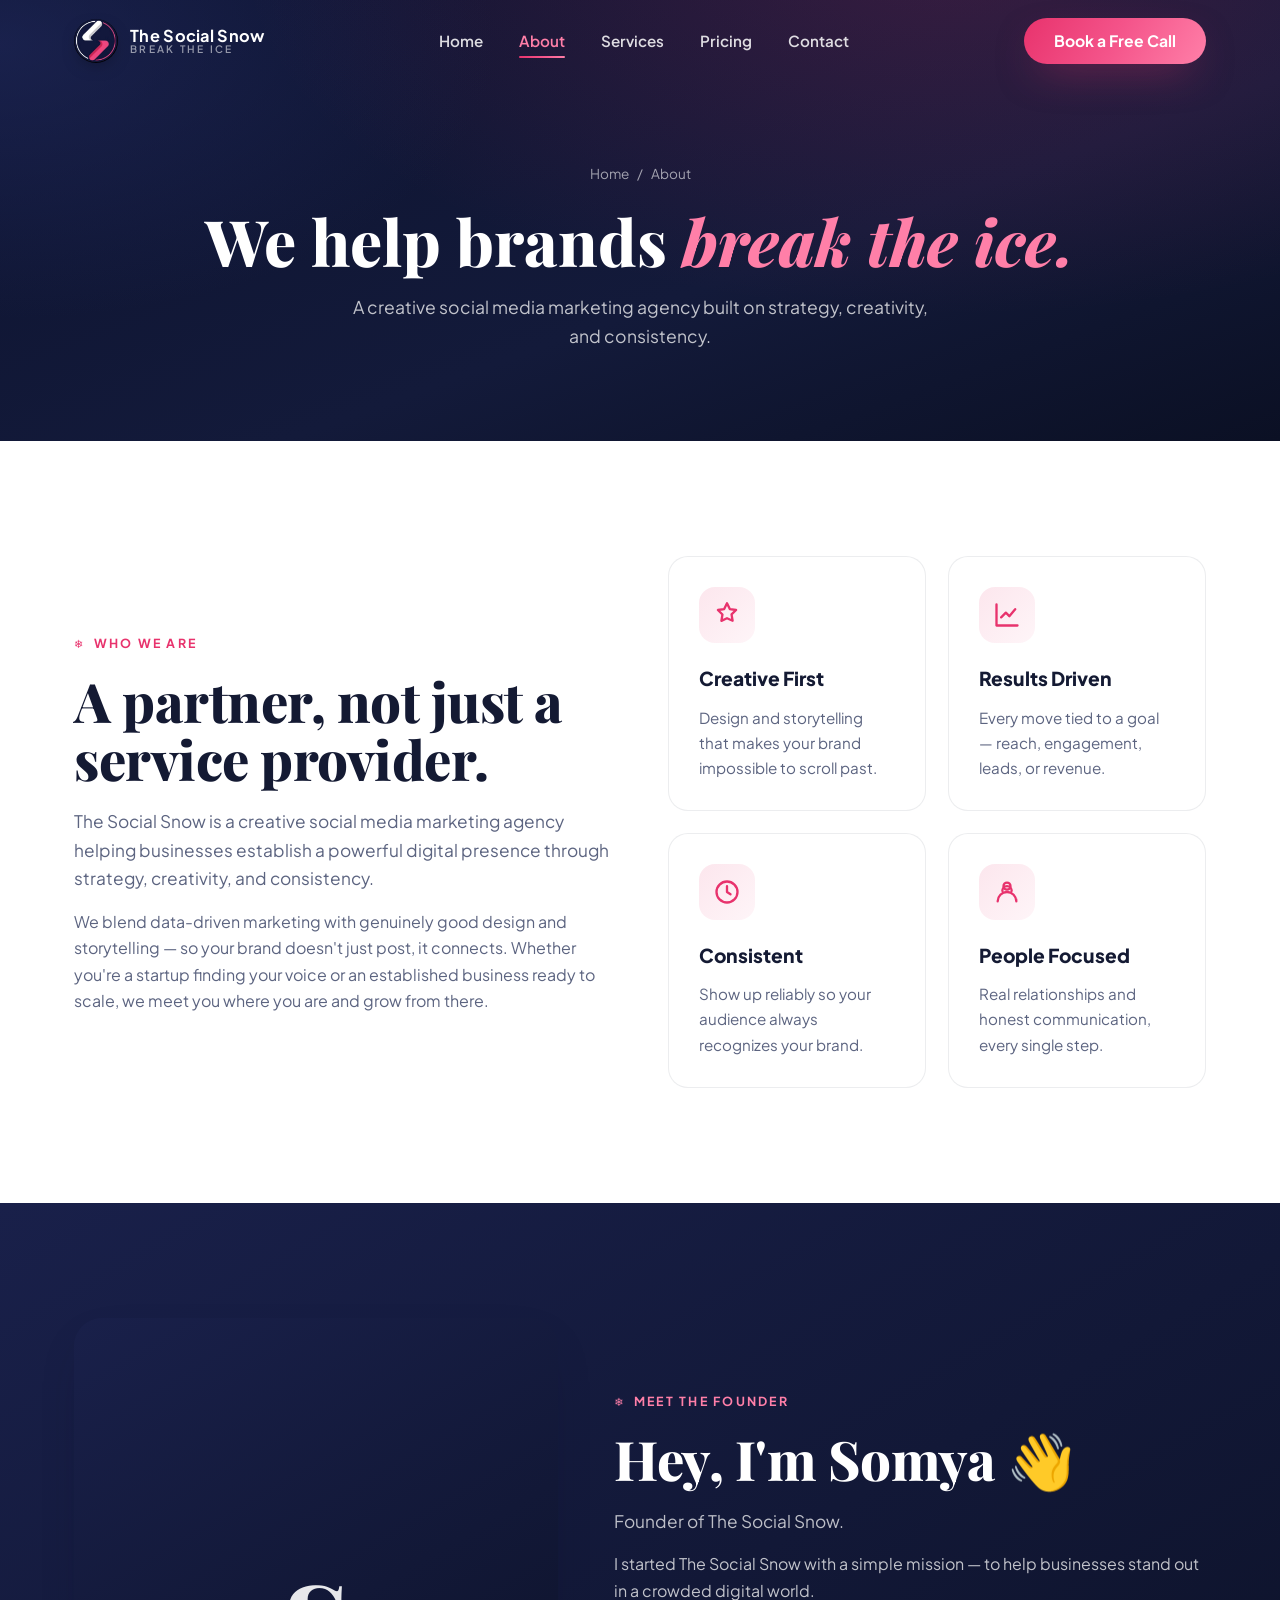
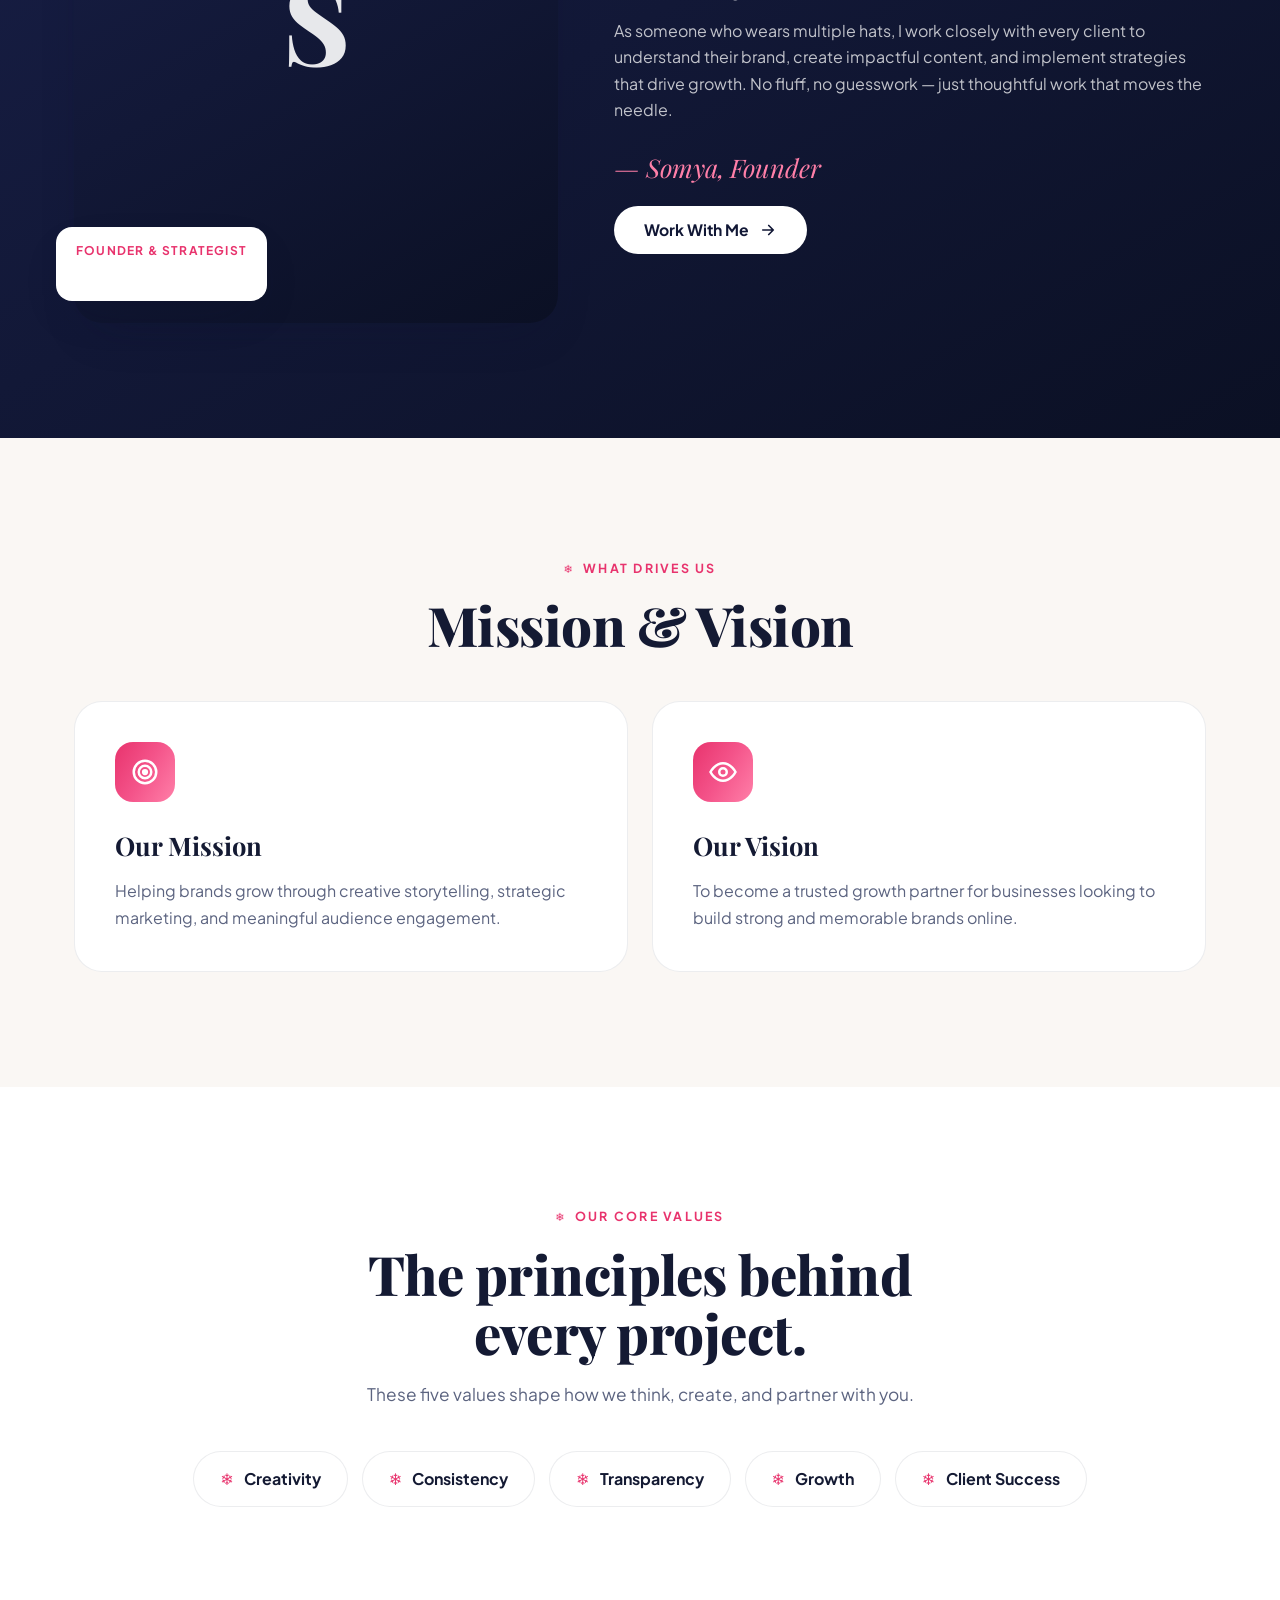
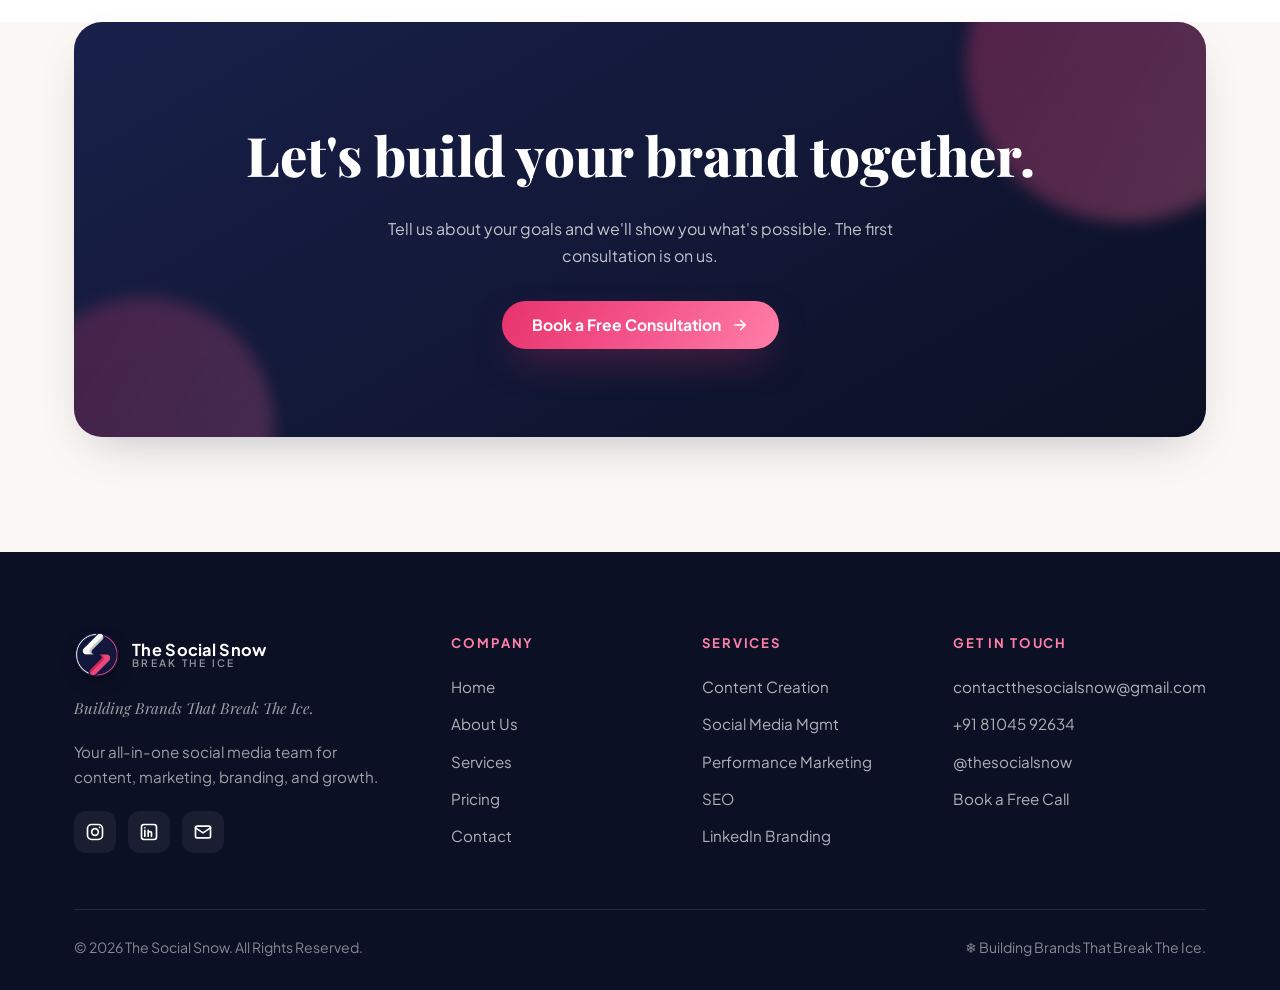
==== commit cdea29da: "Enhance SEO and social sharing capabilities across all pages; update contact links to direct calls. " ====
--- a/about.html
+++ b/about.html
@@ -6,6 +6,22 @@
   <title>About Us — The Social Snow</title>
   <meta name="description" content="The Social Snow is a creative social media marketing agency founded by Somya, helping businesses build a powerful digital presence through strategy, creativity, and consistency." />
   <link rel="icon" href="assets/images/logo.jpg" />
+
+  <!-- ⚠️ Open Graph / social share preview — REPLACE https://thesocialsnow.com with your live domain -->
+  <meta property="og:type" content="website" />
+  <meta property="og:site_name" content="The Social Snow" />
+  <meta property="og:title" content="About Us — The Social Snow" />
+  <meta property="og:description" content="A creative social media marketing agency founded by Somya, helping businesses build a powerful digital presence through strategy, creativity, and consistency." />
+  <meta property="og:url" content="https://thesocialsnow.com/about.html" />
+  <meta property="og:image" content="https://thesocialsnow.com/assets/images/logo.jpg" />
+  <meta property="og:image:width" content="320" />
+  <meta property="og:image:height" content="320" />
+  <meta property="og:image:alt" content="The Social Snow logo" />
+  <meta name="twitter:card" content="summary_large_image" />
+  <meta name="twitter:title" content="About Us — The Social Snow" />
+  <meta name="twitter:description" content="Meet Somya and the team building brands that break the ice." />
+  <meta name="twitter:image" content="https://thesocialsnow.com/assets/images/logo.jpg" />
+  <meta name="theme-color" content="#0b1024" />
   <link rel="preconnect" href="https://fonts.googleapis.com" />
   <link rel="preconnect" href="https://fonts.gstatic.com" crossorigin />
   <link href="https://fonts.googleapis.com/css2?family=Playfair+Display:ital,wght@0,500;0,700;0,800;0,900;1,500;1,600&family=Plus+Jakarta+Sans:wght@400;500;600;700;800&display=swap" rel="stylesheet" />
@@ -26,10 +42,10 @@
         <a href="services.html">Services</a>
         <a href="plans.html">Pricing</a>
         <a href="contact.html">Contact</a>
-        <a href="contact.html" class="btn btn-primary">Book a Call</a>
+        <a href="tel:+918104592634" class="btn btn-primary">Book a Call</a>
       </nav>
       <div class="nav__cta">
-        <a href="contact.html" class="btn btn-primary">Book a Free Call</a>
+        <a href="tel:+918104592634" class="btn btn-primary">Book a Free Call</a>
         <button class="nav-toggle" id="navToggle" aria-label="Menu"><span></span></button>
       </div>
     </div>
@@ -192,8 +208,9 @@
           <h4>Get In Touch</h4>
           <ul>
             <li><a href="mailto:contactthesocialsnow@gmail.com">contactthesocialsnow@gmail.com</a></li>
+            <li><a href="tel:+918104592634">+91 81045 92634</a></li>
             <li><a href="https://www.instagram.com/thesocialsnow" target="_blank" rel="noopener">@thesocialsnow</a></li>
-            <li><a href="contact.html">Book a Free Call</a></li>
+            <li><a href="tel:+918104592634">Book a Free Call</a></li>
           </ul>
         </div>
       </div>
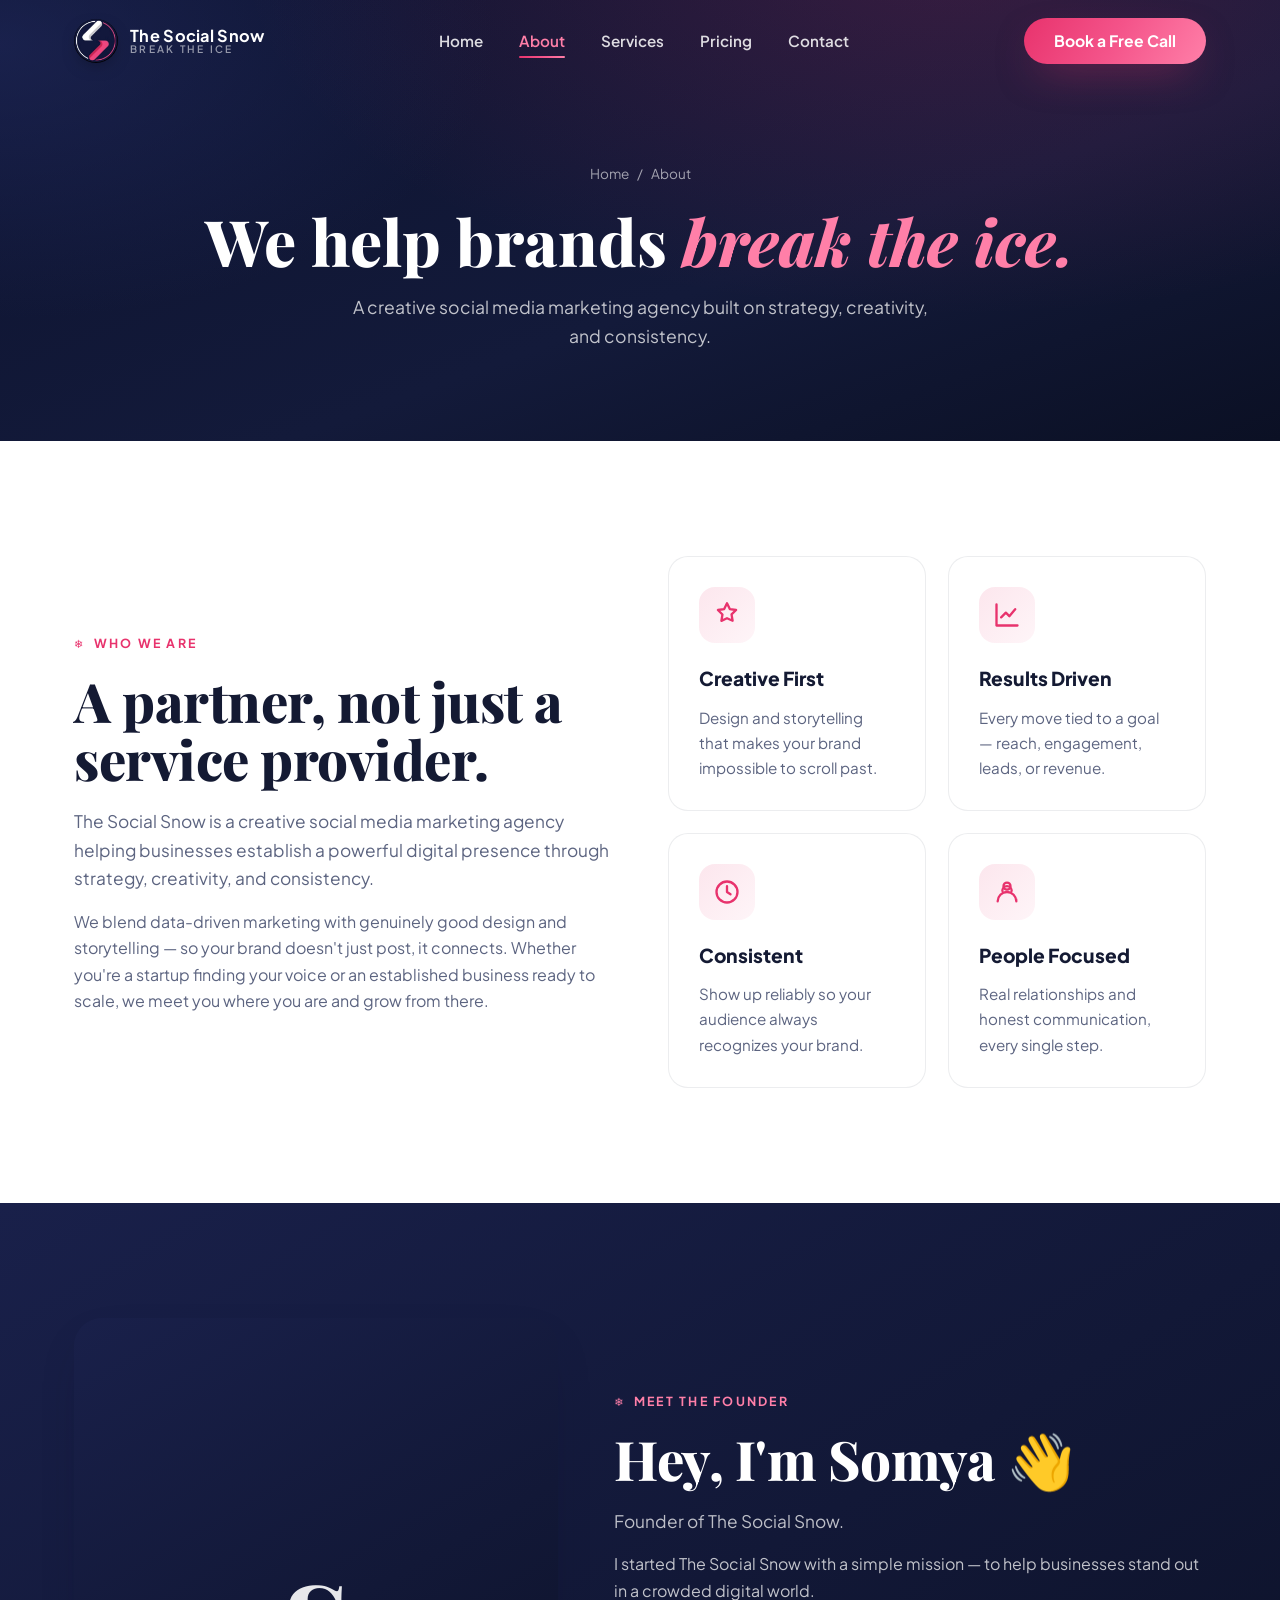
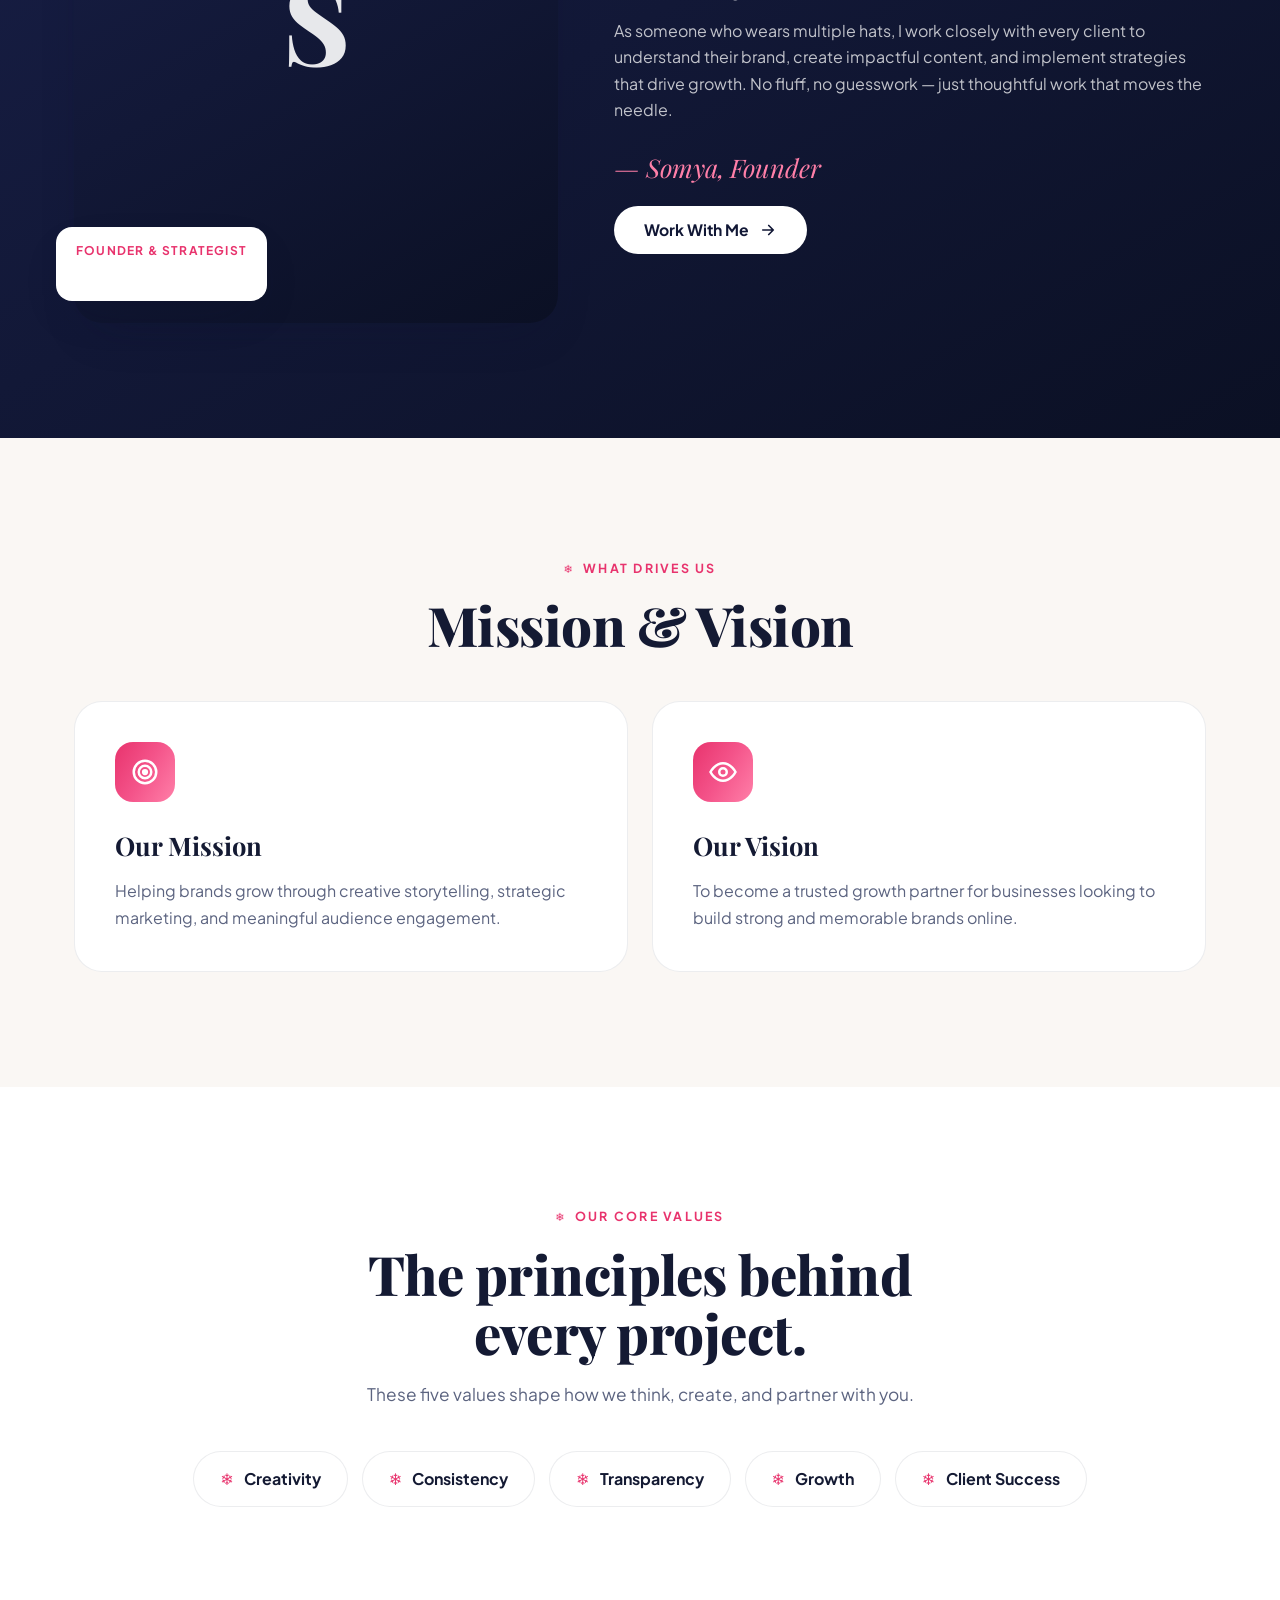
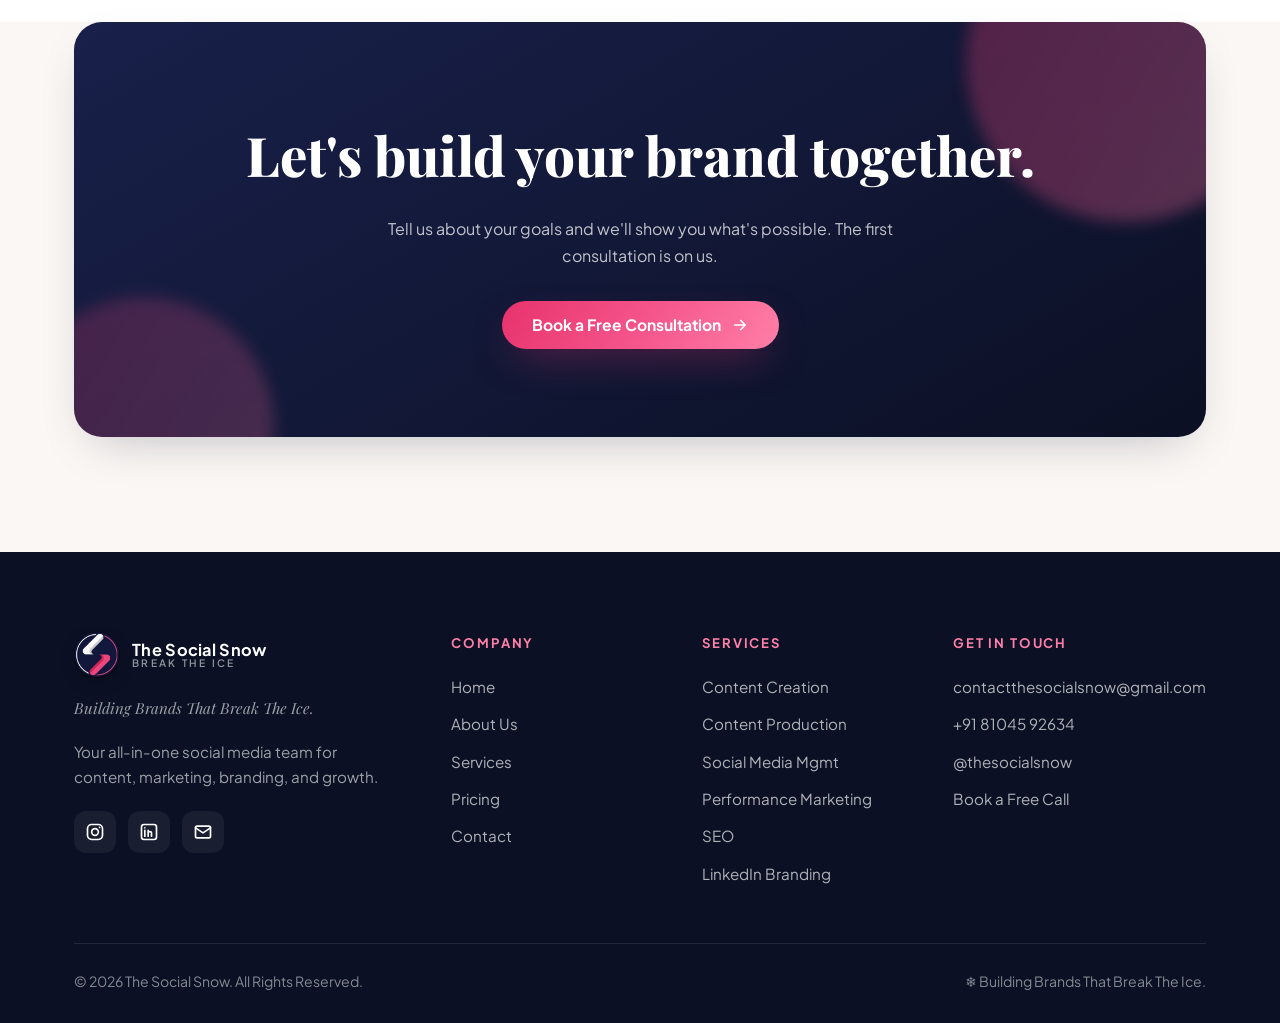
==== commit b7509963: "Add Calendly booking integration across all pages, update service links, and enhance layout with new" ====
--- a/about.html
+++ b/about.html
@@ -26,6 +26,10 @@
   <link rel="preconnect" href="https://fonts.gstatic.com" crossorigin />
   <link href="https://fonts.googleapis.com/css2?family=Playfair+Display:ital,wght@0,500;0,700;0,800;0,900;1,500;1,600&family=Plus+Jakarta+Sans:wght@400;500;600;700;800&display=swap" rel="stylesheet" />
   <link rel="stylesheet" href="assets/css/style.css" />
+
+  <!-- Calendly booking widget -->
+  <link href="https://assets.calendly.com/assets/external/widget.css" rel="stylesheet" />
+  <script src="https://assets.calendly.com/assets/external/widget.js" async></script>
 </head>
 <body>
   <div class="scroll-progress"></div>
@@ -42,10 +46,10 @@
         <a href="services.html">Services</a>
         <a href="plans.html">Pricing</a>
         <a href="contact.html">Contact</a>
-        <a href="tel:+918104592634" class="btn btn-primary">Book a Call</a>
+        <a href="#" class="btn btn-primary js-book-call">Book a Call</a>
       </nav>
       <div class="nav__cta">
-        <a href="tel:+918104592634" class="btn btn-primary">Book a Free Call</a>
+        <a href="#" class="btn btn-primary js-book-call">Book a Free Call</a>
         <button class="nav-toggle" id="navToggle" aria-label="Menu"><span></span></button>
       </div>
     </div>
@@ -160,7 +164,7 @@
       <div class="cta-band reveal">
         <h2>Let's build your brand together.</h2>
         <p>Tell us about your goals and we'll show you what's possible. The first consultation is on us.</p>
-        <a href="contact.html" class="btn btn-primary">Book a Free Consultation
+        <a href="#" class="btn btn-primary js-book-call">Book a Free Consultation
           <svg viewBox="0 0 24 24" fill="none" stroke="currentColor" stroke-width="2.2"><path d="M5 12h14M13 6l6 6-6 6" stroke-linecap="round" stroke-linejoin="round"/></svg>
         </a>
       </div>
@@ -197,7 +201,8 @@
         <div>
           <h4>Services</h4>
           <ul>
-            <li><a href="services.html">Content Creation</a></li>
+            <li><a href="services.html#content">Content Creation</a></li>
+            <li><a href="services.html#production">Content Production</a></li>
             <li><a href="services.html">Social Media Mgmt</a></li>
             <li><a href="services.html">Performance Marketing</a></li>
             <li><a href="services.html">SEO</a></li>
@@ -210,7 +215,7 @@
             <li><a href="mailto:contactthesocialsnow@gmail.com">contactthesocialsnow@gmail.com</a></li>
             <li><a href="tel:+918104592634">+91 81045 92634</a></li>
             <li><a href="https://www.instagram.com/thesocialsnow" target="_blank" rel="noopener">@thesocialsnow</a></li>
-            <li><a href="tel:+918104592634">Book a Free Call</a></li>
+            <li><a href="#" class="js-book-call">Book a Free Call</a></li>
           </ul>
         </div>
       </div>
--- a/assets/css/style.css
+++ b/assets/css/style.css
@@ -192,7 +192,7 @@
   padding: 150px 0 70px;
 }
 .hero > .container { width: 100%; }
-.hero__grid { display: grid; grid-template-columns: 1.15fr 0.85fr; gap: 50px; align-items: center; }
+.hero__grid { display: grid; grid-template-columns: 1.32fr 0.68fr; gap: 44px; align-items: center; }
 .hero__badge {
   display: inline-flex; align-items: center; gap: 10px;
   padding: 8px 16px 8px 8px; border-radius: var(--radius-pill);
@@ -202,9 +202,11 @@
 .hero__badge b { background: var(--grad-brand); padding: 4px 12px; border-radius: var(--radius-pill); font-weight: 700; }
 .hero h1 {
   font-family: var(--font-display); font-weight: 800;
-  font-size: clamp(2.7rem, 6vw, 4.6rem); line-height: 1.02; letter-spacing: -1px;
+  font-size: clamp(2.3rem, 5vw, 4.05rem); line-height: 1.03; letter-spacing: -1px;
 }
 .hero h1 em { font-style: italic; color: var(--pink-300); font-weight: 600; }
+.hero h1 > span, .hero h1 > em { display: block; }
+@media (min-width: 600px) { .hero h1 > span, .hero h1 > em { white-space: nowrap; } }
 .hero__sub { margin-top: 24px; font-size: 1.15rem; color: rgba(255,255,255,0.76); max-width: 540px; }
 .hero__cta { display: flex; flex-wrap: wrap; gap: 14px; margin-top: 36px; }
 .hero__stats { display: flex; gap: 36px; margin-top: 48px; flex-wrap: wrap; }
@@ -235,15 +237,32 @@
 
 @keyframes float { 0%,100% { transform: translateY(0); } 50% { transform: translateY(-16px); } }
 
-.hero__marquee { margin-top: 70px; border-top: 1px solid rgba(255,255,255,0.1); padding-top: 28px; }
+.hero__marquee { margin-top: 40px; border-top: 1px solid rgba(255,255,255,0.1); padding-top: 26px; }
 
 /* ---------- Marquee ---------- */
 .marquee { overflow: hidden; -webkit-mask: linear-gradient(90deg, transparent, #000 8%, #000 92%, transparent); mask: linear-gradient(90deg, transparent, #000 8%, #000 92%, transparent); }
 .marquee__track { display: flex; gap: 56px; width: max-content; animation: scroll-x 26s linear infinite; }
 .marquee:hover .marquee__track { animation-play-state: paused; }
-.marquee__track span { font-family: var(--font-display); font-style: italic; font-size: 1.35rem; opacity: 0.55; white-space: nowrap; display: inline-flex; align-items: center; gap: 56px; }
-.marquee__track span::after { content: "\2744"; font-style: normal; color: var(--pink-300); }
+.marquee__track a, .marquee__track span { font-family: var(--font-display); font-style: italic; font-size: 1.35rem; opacity: 0.55; white-space: nowrap; display: inline-flex; align-items: center; gap: 56px; cursor: pointer; transition: opacity .25s, color .25s; }
+.marquee__track a::after, .marquee__track span::after { content: "\2744"; font-style: normal; color: var(--pink-300); }
+.marquee__track a:hover { opacity: 1; color: var(--pink-300); }
 @keyframes scroll-x { to { transform: translateX(-50%); } }
+
+/* ---------- Hero kicker (uppercase subtitle) ---------- */
+.hero__kicker { text-transform: uppercase; letter-spacing: 0.15em; font-size: 0.92rem; font-weight: 600; color: rgba(255,255,255,0.72); }
+
+/* ---------- Hero "proof" logo strip (white logos on dark) ---------- */
+.hero__trust { margin-top: 54px; }
+.hero__trust-title {
+  font-family: var(--font-display); font-weight: 800; color: #fff;
+  font-size: clamp(1.3rem, 2.6vw, 1.9rem); display: inline-flex; align-items: center; gap: 12px;
+  padding: 0 40px 14px 0; border-bottom: 2px solid rgba(255,255,255,0.16);
+}
+.hero__logos { margin-top: 32px; display: flex; flex-wrap: wrap; align-items: center; justify-content: center; gap: 22px 52px; }
+.hero__logos img { width: 200px; height: 84px; object-fit: contain; opacity: 0.85; transition: opacity .35s var(--ease), transform .35s var(--ease); }
+.hero__logos img.logo-badge { width: 96px; }
+.hero__logos img:hover { opacity: 1; transform: translateY(-3px); }
+@media (max-width: 560px) { .hero__logos { gap: 18px 30px; } .hero__logos img { width: 140px; height: 60px; } .hero__logos img.logo-badge { width: 68px; } }
 
 /* ---------- About preview ---------- */
 .founder { display: grid; grid-template-columns: 0.9fr 1.1fr; gap: 56px; align-items: center; }
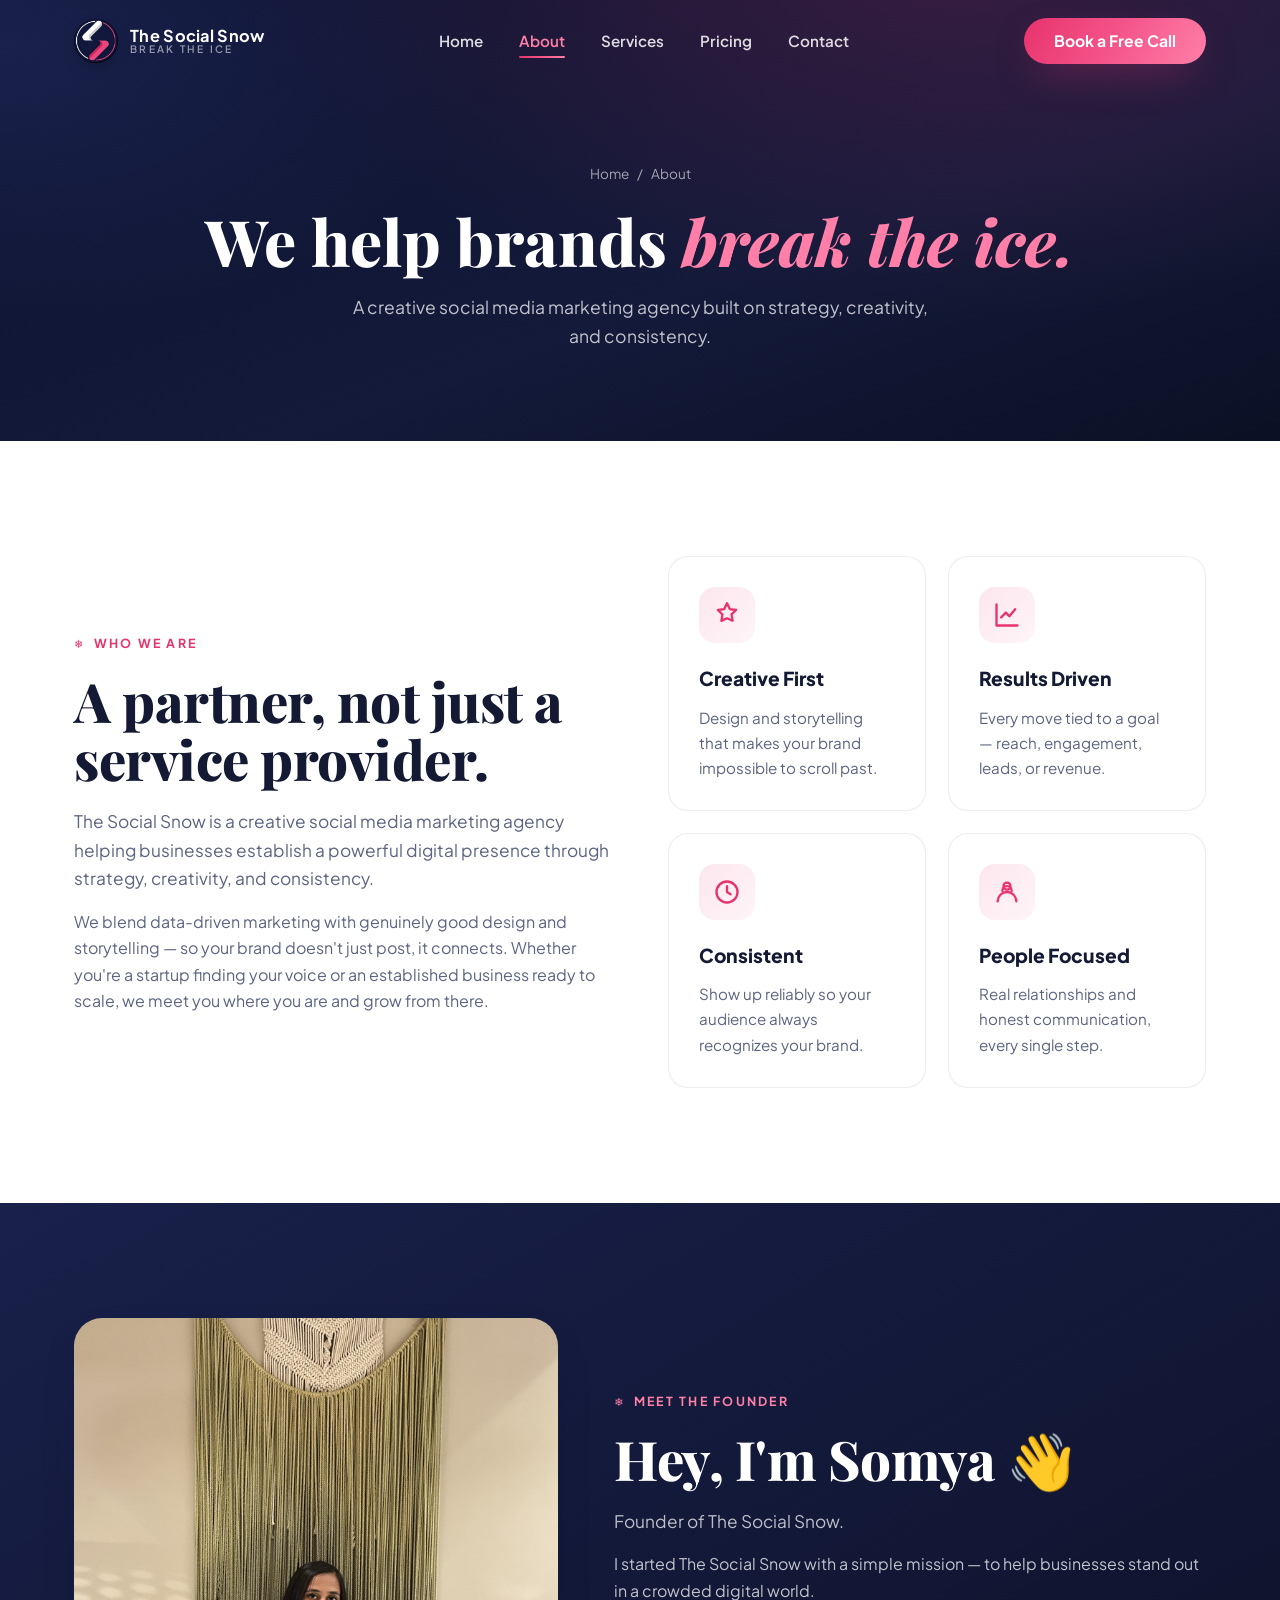
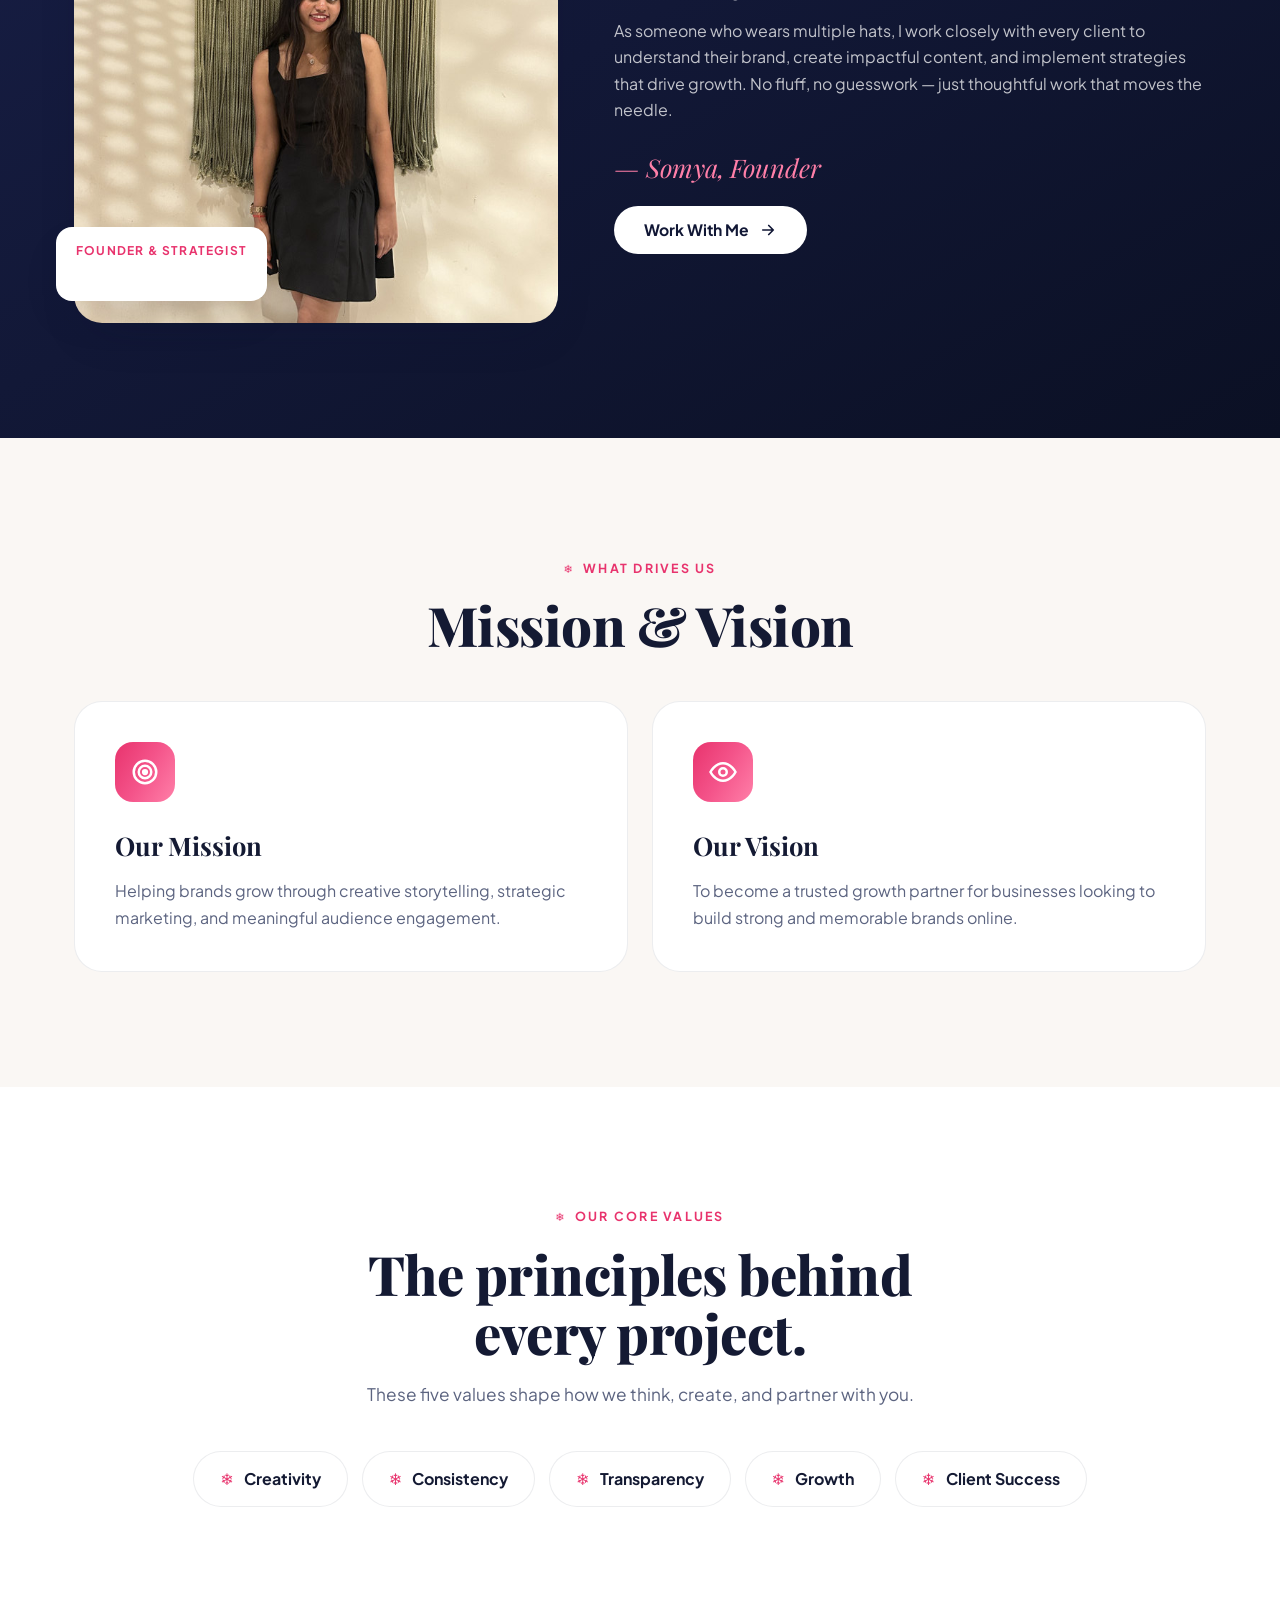
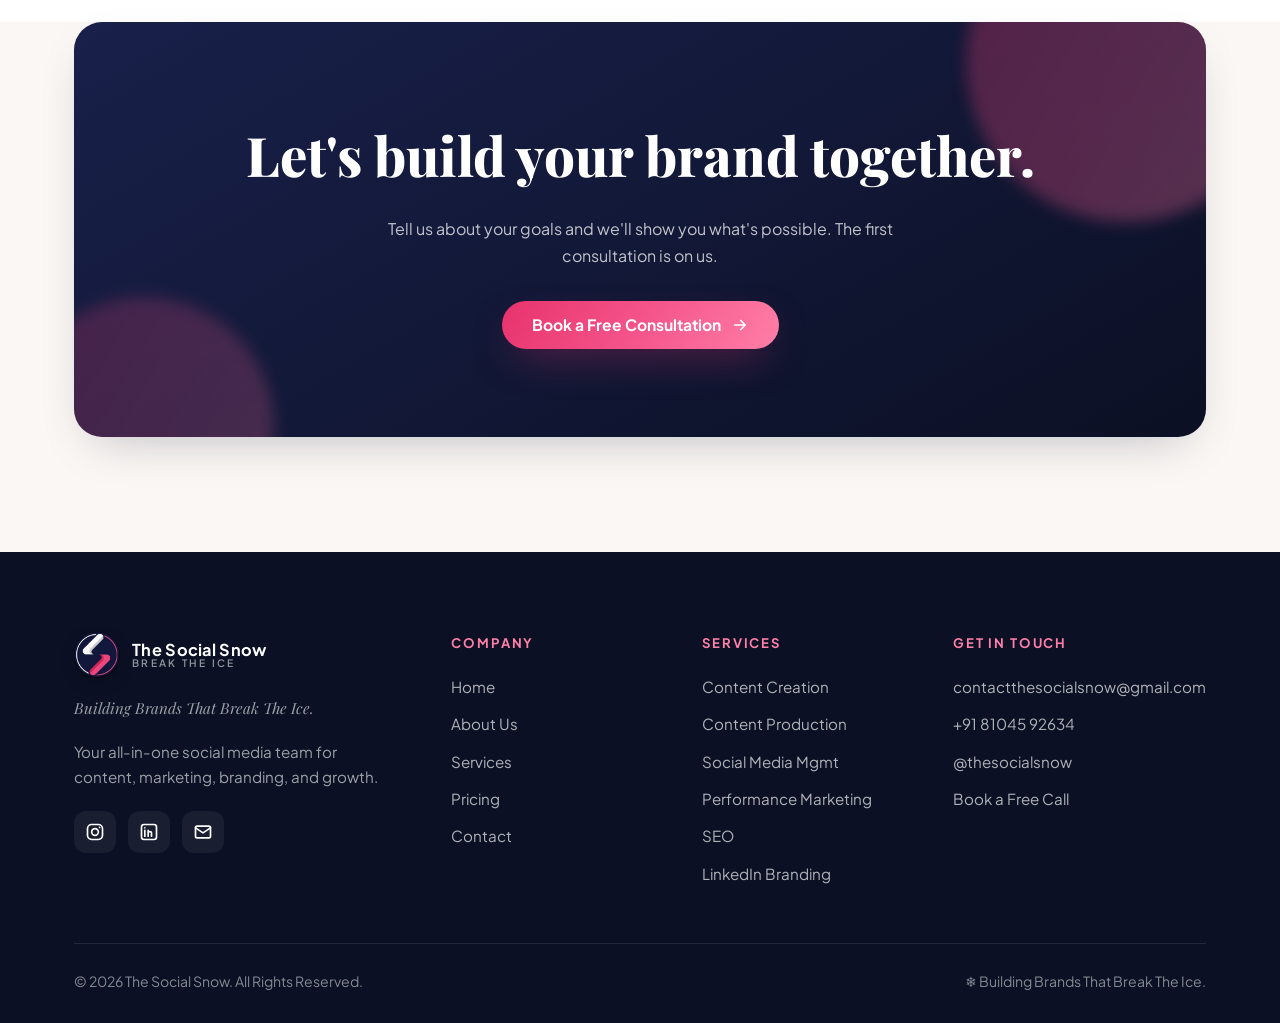
==== commit 301fe163: "Replace founder initials with an image in about.html and index.html, add CSS for image styling, and " ====
--- a/about.html
+++ b/about.html
@@ -94,7 +94,7 @@
     <div class="container founder">
       <div class="founder__photo reveal">
         <div class="deco"></div>
-        <div class="frame"><span class="initials">S</span></div>
+        <div class="frame"><img src="assets/images/founder.jpg" alt="Somya, Founder of The Social Snow" loading="lazy" /></div>
         <div class="tag"><span>Founder & Strategist</span>Somya</div>
       </div>
       <div class="reveal" data-delay="1">
--- a/assets/css/style.css
+++ b/assets/css/style.css
@@ -262,7 +262,11 @@
 .hero__logos img { width: 200px; height: 84px; object-fit: contain; opacity: 0.85; transition: opacity .35s var(--ease), transform .35s var(--ease); }
 .hero__logos img.logo-badge { width: 96px; }
 .hero__logos img:hover { opacity: 1; transform: translateY(-3px); }
-@media (max-width: 560px) { .hero__logos { gap: 18px 30px; } .hero__logos img { width: 140px; height: 60px; } .hero__logos img.logo-badge { width: 68px; } }
+@media (max-width: 560px) {
+  .hero__logos { display: grid; grid-template-columns: 1fr 1fr; gap: 26px 18px; align-items: center; justify-items: center; }
+  .hero__logos img { width: 100%; max-width: 150px; height: 50px; }
+  .hero__logos img.logo-badge { grid-column: 1 / -1; width: 62px; height: 62px; }
+}
 
 /* ---------- About preview ---------- */
 .founder { display: grid; grid-template-columns: 0.9fr 1.1fr; gap: 56px; align-items: center; }
@@ -273,6 +277,7 @@
   display: grid; place-items: center;
 }
 .founder__photo .frame .initials { font-family: var(--font-display); font-size: 7rem; color: #fff; font-weight: 800; opacity: 0.9; }
+.founder__photo .frame img { width: 100%; height: 100%; object-fit: cover; object-position: 50% 26%; }
 .founder__photo .tag {
   position: absolute; bottom: 22px; left: -18px; background: #fff; padding: 14px 20px;
   border-radius: 16px; box-shadow: var(--shadow); font-weight: 700;
@@ -532,7 +537,9 @@
   .statband, .footer__grid { grid-template-columns: 1fr; }
   .footer__grid { gap: 30px; }
   .steps { grid-template-columns: 1fr; }
-  .hero__stats { gap: 20px 28px; }
+  .hero__stats { gap: 12px; flex-wrap: nowrap; justify-content: space-between; }
+  .hero__stats .num { font-size: 1.7rem; }
+  .hero__stats .lbl { font-size: 0.72rem; }
   .hero__cta { gap: 12px; }
   .hero__cta .btn { flex: 1 1 auto; }
   .custom-quote { flex-direction: column; text-align: center; align-items: stretch; }
